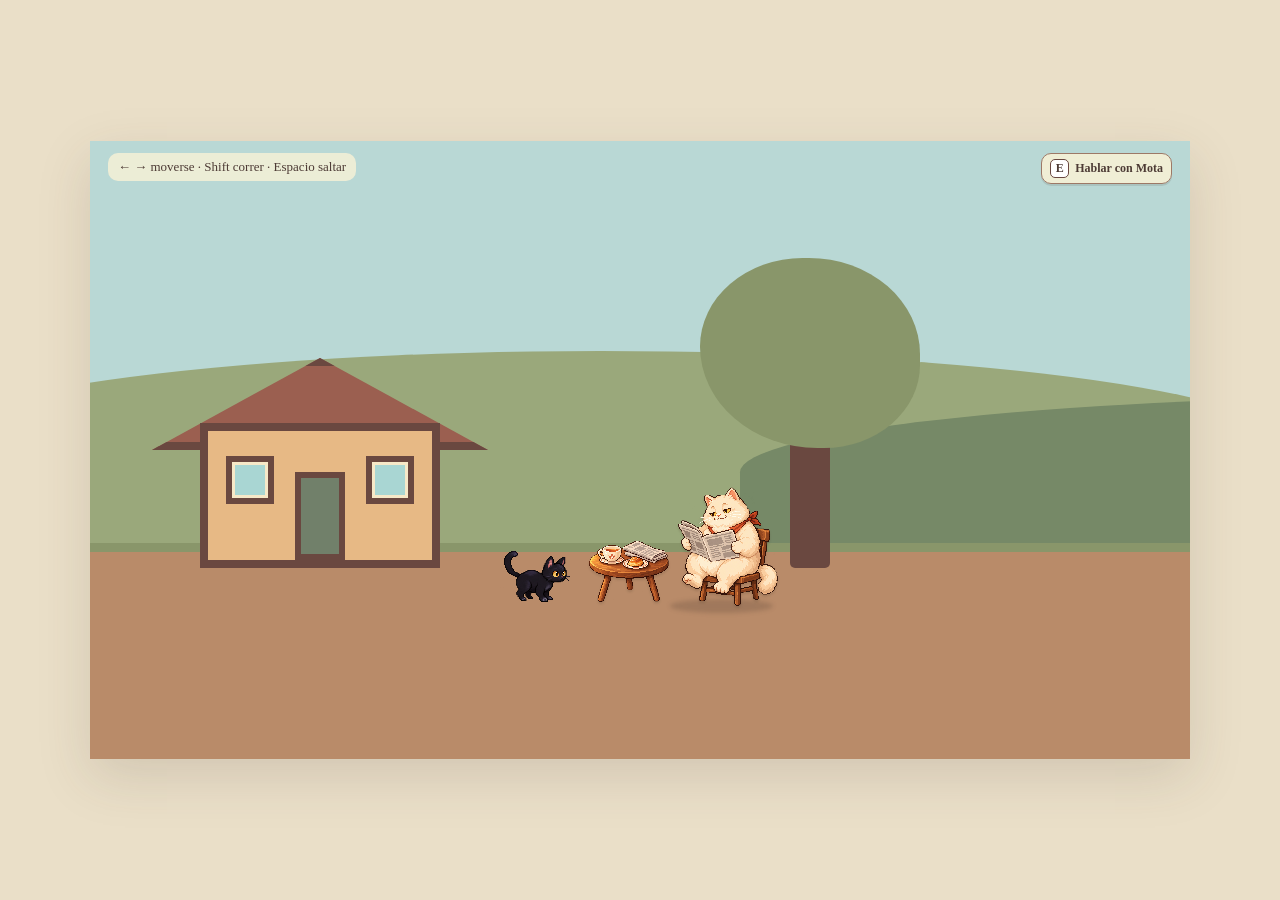
==== index.html @ 9691c620 "Place pudu at market stall and let Copo follow Kuro" ====
<!doctype html>
<html lang="es">
<head>
  <meta charset="UTF-8" />
  <meta name="viewport" content="width=device-width, initial-scale=1.0" />
  <title>Kuro — Primer prototipo</title>
  <link rel="preload" as="image" href="assets/kuro-push-log-v2.png" />
  <link rel="stylesheet" href="style.css?v=234" />
</head>
<body>
  <main class="game" aria-label="Prototipo de Kuro">
    <div class="sky"></div>
    <div id="scene" class="scene street">
      <div class="yungay-panorama-art exterior-layer" aria-label="Recorrido continuo desde la casa de Kuro hasta Plaza Yungay">
        <div class="mota-corner" aria-label="Rincón de lectura de Mota">
          <div class="mota-ground-shadow" aria-hidden="true"></div>
          <img class="mota-table" src="assets/mesita-once-mota-v1.png" alt="Mesita de Mota con una taza de once, un pancito y diarios" />
          <img id="mota" class="mota" src="assets/mota-reading.png" alt="Mota leyendo el diario" />
        </div>
      </div>
      <div class="street-atmosphere exterior-layer" aria-hidden="true">
        <i></i><i></i><i></i><i></i><i></i><i></i>
        <i></i><i></i><i></i><i></i><i></i><i></i>
      </div>
      <div class="sun exterior-layer"></div>
      <div class="hill hill-back exterior-layer"></div>
      <div class="hill hill-front exterior-layer"></div>
      <div class="house exterior-layer" aria-label="Casa de Kuro">
        <div class="house-roof"></div>
        <div class="house-body">
          <div class="window window-left"></div>
          <div class="window window-right"></div>
          <div class="door"></div>
        </div>
      </div>
      <div class="neighbor-house neighbor-one exterior-layer"></div>
      <div class="neighbor-house neighbor-two exterior-layer"></div>
      <div class="street-tree exterior-layer"></div>
      <div class="street-lamp exterior-layer"></div>
      <div class="road-sign exterior-layer"><span>Plaza Yungay</span><b>→</b></div>
      <div class="interior-layer" aria-label="Interior de la casa de Kuro">
        <div class="interior-cat-flap" aria-label="Gatera de la puerta de Kuro"></div>
        <div class="window-sunbeam"></div>
        <div class="window-petals" aria-hidden="true">
          <i></i><i></i><i></i><i></i><i></i><i></i><i></i><i></i>
        </div>
        <div class="dust-motes" aria-hidden="true">
          <i></i><i></i><i></i><i></i><i></i><i></i><i></i>
        </div>
        <div class="album-sparkle" aria-hidden="true"></div>
      </div>
      <div class="plaza-layer" aria-label="Plaza Yungay">
        <div class="plaza-art plaza-art-entrance"></div>
        <div class="plaza-atmosphere" aria-hidden="true">
          <i></i><i></i><i></i><i></i><i></i><i></i><i></i><i></i>
        </div>
        <div class="plaza-ground"></div>
        <div class="plaza-tree plaza-tree-left"></div>
        <div class="plaza-tree plaza-tree-right"></div>
        <div class="plaza-monument"><span></span></div>
        <div class="plaza-sign sign-back">← Barrio Yungay</div>
        <div class="plaza-sign sign-forward">Quinta Normal →</div>
        <div class="route-blocker">Camino en preparación</div>
      </div>
      <div class="quinta-layer" aria-label="Quinta Normal">
        <div class="quinta-art"></div>
        <div class="quinta-ground"></div>
        <div class="quinta-tree quinta-tree-one"></div>
        <div class="quinta-tree quinta-tree-two"></div>
        <div class="quinta-tree quinta-tree-three"></div>
        <div class="museum-building" aria-label="Museo Nacional de Historia Natural">
          <div class="museum-roof"></div>
          <div class="museum-title">MUSEO</div>
          <div class="museum-column column-one"></div>
          <div class="museum-column column-two"></div>
          <div class="museum-column column-three"></div>
          <div class="museum-door"></div>
        </div>
        <div class="plaza-sign quinta-forward">Estación Mapocho →</div>
        <div class="plaza-sign quinta-back">← Plaza Yungay</div>
      </div>
      <div class="museum-layer" aria-label="Sala de la ballena">
      </div>
      <div class="station-layer" aria-label="Estación Mapocho">
        <div class="station-art"></div>
        <div class="station-skyline"></div>
        <div class="station-ground"></div>
        <div class="station-building">
          <div class="station-name">ESTACIÓN MAPOCHO</div>
          <div class="station-arch arch-one"></div>
          <div class="station-arch arch-two"></div>
          <div class="station-clock">✦</div>
        </div>
        <div class="old-train" aria-label="Antiguo tren de la estación">
          <div class="train-cabin"><span></span><span></span></div>
          <div class="train-engine"></div>
          <div class="train-wheel wheel-one"></div>
          <div class="train-wheel wheel-two"></div>
          <div class="train-wheel wheel-three"></div>
        </div>
        <div class="station-platform"></div>
        <div class="cat-mailbox" aria-label="Estafeta Gatuna"></div>
        <div class="plaza-sign station-back">← Quinta Normal</div>
        <div class="plaza-sign station-forward">Centro de Santiago →</div>
        <div class="station-blocker">Próxima ruta</div>
      </div>
      <div class="valparaiso-layer" aria-label="Recorrido continuo desde Estación Puerto hasta la Cueva del Chivato">
        <div class="valparaiso-panorama-art">
          <div id="tizne" class="tizne" aria-label="Tizne, un gato callejero de Valparaíso"></div>
        </div>
        <div class="valparaiso-hills-art" aria-label="Camino por los cerros hasta la entrada de la Cueva del Chivato">
          <div id="dona-bruma" class="dona-bruma" aria-label="Doña Bruma, una gata anciana de los cerros"></div>
        </div>
      </div>
      <div class="valdivia-layer" aria-label="Primer paseo por la costanera de Valdivia">
        <div class="valdivia-promenade-rail" aria-hidden="true"></div>
        <div class="valdivia-start">
        <div class="valdivia-sky"></div>
        <div class="valdivia-hills"></div>
        <div class="valdivia-river"></div>
        <div class="valdivia-bank"></div>
        <div class="valdivia-walkway"></div>
        <div class="valdivia-station"><span>ESTACIÓN VALDIVIA</span></div>
        <div class="valdivia-tree tree-one" aria-hidden="true"></div>
        <div class="valdivia-tree tree-two" aria-hidden="true"></div>
        <div class="valdivia-tree tree-three" aria-hidden="true"></div>
        <div class="valdivia-lamp lamp-one"></div>
        <div class="valdivia-lamp lamp-two"></div>
        <div class="valdivia-bench" aria-label="Banco junto a Copo"></div>
        </div>
        <div class="valdivia-market">
          <div class="market-river"></div><div class="market-walkway"></div>
          <div class="market-stalls" aria-label="Puestos de frutas, flores y artesanías de la Feria Fluvial"></div>
          <div class="market-vendor" aria-label="Pudú feriante con gorrito de paja, delantal rojo y una manzana"></div>
          <div class="market-stalls-front" aria-hidden="true"></div>
          <div class="market-tracks" aria-label="Pequeñas huellas de barro"></div>
          <div class="market-passage" aria-label="Subida oculta bajo el puente"></div>
          <div class="market-bridge" aria-label="Puente Pedro de Valdivia"></div>
        </div>
        <div class="valdivia-island">
          <div class="island-river"></div><div class="island-walkway"></div>
          <div class="island-arrayan" aria-label="Arrayán junto al río"></div>
          <div class="island-bench" aria-label="Banco junto al arrayán"></div>
        </div>
        <div class="valdivia-traveler" aria-label="Cuervito viajero con gorro y mochila"></div>
      </div>
      <div class="valdivia-copo" aria-label="Copo, el gato del gorro con orejas de coipo, junto a la costanera"></div>
      <div class="bridge-climb-layer" aria-label="Subida de plataformas por el Puente Pedro de Valdivia">
        <div class="bridge-river"></div>
        <div class="bridge-water-glints" aria-hidden="true"></div>
        <div class="bridge-boat" aria-hidden="true"></div>
        <div class="bridge-driftwood" aria-hidden="true"></div>
        <div class="bridge-reeds reeds-low" aria-hidden="true"></div>
        <div class="bridge-reeds reeds-high" aria-hidden="true"></div>
        <div class="bridge-earth-path" aria-hidden="true"></div>
        <div id="bridge-mud-hint" class="bridge-mud-hint" role="status" aria-live="polite"></div>
        <div class="bridge-start-sign" aria-label="Puente Pedro de Valdivia"><span>PUENTE<br>PEDRO DE VALDIVIA</span></div>
      </div>
      <div class="cave-layer" aria-label="Interior de la Cueva del Chivato">
        <div class="cave-panorama-art"></div>
        <div id="cave-bell" class="cave-bell" aria-label="Cascabel cubierto de hollín"></div>
        <div class="bird-perch" aria-hidden="true"></div>
        <div id="soot-bird" class="soot-creature soot-bird" aria-label="Ave tiznada que persigue a Kuro desde el aire"></div>
        <div id="soot-dog" class="soot-creature soot-dog" aria-label="Perro de hollín que persigue a Kuro"></div>
        <div id="soot-goat" class="soot-creature soot-goat" aria-label="Cabrito de hollín que persigue a Kuro"></div>
        <div id="soot-sea-lion" class="soot-creature soot-sea-lion" aria-label="Sombra de un lobo marino hecha de hollín"></div>
        <div id="soot-projectile" class="soot-projectile" aria-label="Pelota de hollín" hidden></div>
        <div id="dog-projectile" class="dog-projectile" aria-label="Pelota grande de hollín disparada por el perro" hidden></div>
      </div>
      <div id="kuro" class="kuro" aria-label="Kuro"></div>
      <div class="ground exterior-layer"></div>
    </div>
    <div id="cave-darkness" class="cave-darkness" aria-hidden="true"></div>
    <div id="bell-awakening" class="bell-awakening" aria-hidden="true"></div>
    <button id="cave-claw" class="cave-claw" type="button" aria-label="Dar un zarpazo" hidden>🐾 Zarpazo</button>
    <div id="location-label" class="location-label">Barrio Yungay</div>
    <div id="interaction-prompt" class="interaction-prompt" hidden>
      <kbd>E</kbd> <span id="prompt-action">Entrar a casa</span>
    </div>
    <section class="dialogue" id="dialogue" hidden>
      <div class="dialogue-portrait portrait-left" id="portrait-kuro" aria-hidden="true" hidden>
        <span class="portrait-frames" style="background-image: url('assets/kuro-dialogue-frames-v1.png')"></span>
      </div>
      <div class="dialogue-portrait portrait-right" id="portrait-npc" aria-hidden="true" hidden>
        <span class="portrait-frames"></span>
      </div>
      <div id="dialogue-name" class="dialogue-name">Kuro</div>
      <div id="dialogue-text"></div>
      <div id="dialogue-choices" class="dialogue-choices" hidden aria-label="Elige la respuesta de Kuro">
        <button type="button" data-tizne-choice="precavido"><kbd>1</kbd><span>Quizás te habría ayudado. Pero ahora no sé si puedo creerte.</span></button>
        <button type="button" data-tizne-choice="comprensivo"><kbd>2</kbd><span>Podías pedírmelo. No necesitabas inventar una historia.</span></button>
        <button type="button" data-tizne-choice="aventurero"><kbd>3</kbd><span>La próxima vez dime la verdad. Probablemente habría venido igual.</span></button>
      </div>
      <div class="dialogue-help">E / Enter continuar · Esc cerrar</div>
      <div class="dialogue-next">▼</div>
    </section>
    <section id="world-map" class="world-map" hidden aria-label="Mapa de viaje de Kuro">
      <header class="world-map-header">
        <div><strong>Mapa de viaje</strong><small>Chile, de norte a sur</small></div>
        <button id="world-map-close" type="button" aria-label="Cerrar mapa">×</button>
      </header>
      <div class="world-map-body">
        <div class="chile-map" aria-label="Zonas futuras de Chile">
          <div class="chile-spine" aria-hidden="true"></div>
          <div class="map-route-link" aria-hidden="true"></div>
          <button type="button" class="zone-node node-north locked" data-map-zone="north" data-map-x="53" data-map-y="8" aria-pressed="false"><span>🔒</span><b>Norte</b><small>Desierto</small></button>
          <button type="button" class="zone-node node-rapa locked" data-map-zone="rapa" data-map-x="8" data-map-y="26" aria-pressed="false"><span>🔒</span><b>Rapa Nui</b><small>Especial</small></button>
          <button type="button" class="zone-node node-valpo available" data-map-zone="valparaiso" data-map-x="16" data-map-y="43" aria-pressed="false"><span>🚂</span><b>Valparaíso</b><small>Disponible</small></button>
          <button type="button" class="zone-node node-santiago complete selected" data-map-zone="santiago" data-map-x="53" data-map-y="38" aria-pressed="true"><span>★</span><b>Santiago</b><small>Completado</small></button>
          <button type="button" class="zone-node node-cordillera locked" data-map-zone="cordillera" data-map-x="72" data-map-y="53" aria-pressed="false"><span>🔒</span><b>Cordillera</b><small>Final</small></button>
          <button type="button" class="zone-node node-south available" data-map-zone="valdivia" data-map-x="53" data-map-y="63" aria-pressed="false"><span>🚂</span><b>Valdivia</b><small>Disponible</small></button>
          <button type="button" class="zone-node node-patagonia locked" data-map-zone="chiloe" data-map-x="42" data-map-y="79" aria-pressed="false"><span>🔒</span><b>Chiloé</b><small>Patagonia</small></button>
          <button type="button" class="zone-node node-antarctica locked" data-map-zone="antarctica" data-map-x="66" data-map-y="90" aria-pressed="false"><span>🔒</span><b>Antártida</b><small>Especial</small></button>
        </div>
        <aside class="santiago-route">
          <div class="map-postcard" aria-hidden="true"></div>
          <span id="map-zone-stamp" class="route-stamp">Zona central</span>
          <h2 id="map-zone-title">Santiago</h2>
          <p id="santiago-map-status">Recorrido completado · carta enviada</p>
          <div class="local-map-nodes" aria-label="Destino disponible">
            <button type="button" data-travel="santiago"><span>★</span><span><b>Santiago</b><small>Volver al punto de partida</small></span></button>
          </div>
          <div id="map-zone-message" class="map-zone-message" hidden>
            <span id="map-zone-icon">🔒</span>
            <p id="map-zone-description"></p>
            <button id="map-zone-travel" type="button" hidden>Viajar</button>
          </div>
          <button id="next-destination" class="next-destination" type="button">
            <span class="next-destination-icon">🚂</span>
            <span class="next-destination-kicker">Próximo viaje</span>
            <strong>Valparaíso</strong>
            <small>El tren ya está listo</small>
            <b>Ver ruta →</b>
          </button>
        </aside>
      </div>
      <div class="world-map-help">WASD / flechas mover · E / Enter confirmar · toca un nodo · Esc cerrar</div>
    </section>
    <section class="travel-album" id="travel-album" hidden aria-label="Álbum de Viaje">
      <div class="album-cover-edge"></div>
      <div class="album-pages">
        <header class="album-heading">
          <span>Álbum de Viaje</span>
          <small>Recuerdos de Kuro</small>
        </header>
        <div id="album-empty" class="album-empty">
          <span class="empty-photo">✦</span>
          <p>Todavía quedan muchos lugares por conocer.</p>
        </div>
        <article id="whale-album-page" class="album-memory" hidden>
          <div class="album-photo whale-photo" aria-label="Postal de la ballena del museo"></div>
          <div class="album-caption">
            <h2>La ballena de Quinta Normal</h2>
            <p>Algunas criaturas recorren océanos enteros.</p>
            <p class="album-postscript">P. D. Quizás un viaje muy grande también puede comenzar cerquita de casa.</p>
          </div>
        </article>
        <article id="quinta-photo-page" class="album-memory" hidden>
          <div class="album-photo quinta-photo-art" aria-label="Foto tomada por Kuro en Quinta Normal">
            <span class="photo-tree photo-tree-one"></span>
            <span class="photo-tree photo-tree-two"></span>
            <span class="photo-museum"></span>
            <span class="photo-kuro"></span>
          </div>
          <div class="album-caption">
            <h2>Una tarde en Quinta Normal</h2>
            <p>La primera foto que Kuro tomó durante su viaje.</p>
            <p class="album-postscript">P. D. No hace falta ir muy lejos para empezar a mirar el mundo con otros ojos.</p>
          </div>
        </article>
        <article id="valparaiso-album-page" class="album-memory" hidden>
          <div class="album-photo valparaiso-photo" aria-label="Postal del regreso desde la Cueva del Chivato"></div>
          <div class="album-caption">
            <h2>Al volver de la cueva</h2>
            <p>Al entrar parecían monstruos. Al volver, Kuro pensó que quizás ellas también tenían miedo.</p>
            <p id="valparaiso-postscript" class="album-postscript"></p>
          </div>
        </article>
        <article id="bridge-album-page" class="album-memory" hidden>
          <div class="album-photo bridge-photo" aria-label="Vista desde Kuro: un tronco cruza el agua hacia una islita con huellas de coipo"></div>
          <div class="album-caption">
            <h2>La islita del humedal</h2>
            <p>Kuro movió el tronco y encontró una pequeña huella entre los juncos.</p>
            <p class="album-postscript">Dato del humedal: aunque a veces les dicen nutrias, los coipos son roedores nativos de Chile.</p>
          </div>
        </article>
        <article id="valdivia-album-page" class="album-memory" hidden>
          <div class="album-photo valdivia-photo" aria-label="Recuerdo del río y los coipos de Valdivia"></div>
          <div class="album-caption">
            <h2>Un refugio junto al río</h2>
            <p>Kuro y Copo siguieron las huellas hasta encontrar a una familia de coipos en Isla Teja.</p>
            <p class="album-postscript">P. D. A veces un misterio solo necesita un lugar seco y un poco de ayuda.</p>
          </div>
        </article>
        <button id="album-prev" class="album-arrow album-prev" type="button" aria-label="Recuerdo anterior">‹</button>
        <button id="album-next" class="album-arrow album-next" type="button" aria-label="Recuerdo siguiente">›</button>
        <div id="album-page-number" class="album-page-number">Santiago · 00</div>
      </div>
      <div class="album-close-help">← → cambiar página · E / Enter / Esc cerrar</div>
    </section>
    <section id="photo-moment" class="photo-moment" hidden aria-label="Nueva foto de viaje">
      <div class="new-polaroid">
        <div class="polaroid-picture quinta-photo-art">
          <span class="photo-tree photo-tree-one"></span>
          <span class="photo-tree photo-tree-two"></span>
          <span class="photo-museum"></span>
          <span class="photo-kuro"></span>
        </div>
        <strong>Quinta Normal</strong>
        <small>La primera foto de Kuro</small>
      </div>
      <p>¡Nuevo recuerdo para el Álbum de Viaje!</p>
      <div class="photo-close-help">E / Enter · guardar</div>
    </section>
    <p class="hint">← → moverse · Shift correr · Espacio saltar</p>
    <div id="fade" class="fade"></div>
    <div id="shutter-flash" class="shutter-flash"></div>
  </main>
  <script src="script.js?v=211"></script>
</body>
</html>
---- style.css ----
:root { font-family: Georgia, serif; color: #4d3b35; background: #eadfc8; }
* { box-sizing: border-box; }
body { margin: 0; min-height: 100vh; display: grid; place-items: center; }
.game { width: min(100vw, 1100px); aspect-ratio: 16 / 9; overflow: hidden; position: relative; background: #f6e8c8; box-shadow: 0 18px 50px #4d3b3526; }
.sky { position: absolute; inset: 0 0 42%; background: #b9d8d5; }
.scene { position: absolute; left: 0; top: 0; bottom: 0; width: 2200px; overflow: hidden; will-change: transform; }
.scene.street { width: calc(min(100vw, 1100px) * 1.6875); overflow: visible; }
.yungay-panorama-art { position: absolute; z-index: 4; inset: 0 auto 0 0; width: calc(min(100vw, 1100px) * 1.6875); overflow: hidden; background: url('assets/barrio-plaza-quinta-continuo-pixel-v1.png') center / 100% 100% no-repeat; image-rendering: pixelated; }
.street-atmosphere { position: absolute; z-index: 5; inset: 0 auto 0 0; width: calc(min(100vw, 1100px) * 1.6875); overflow: hidden; pointer-events: none; }
.street-atmosphere i { position: absolute; top: -8%; width: 9px; height: 6px; border-radius: 70% 20% 70% 20%; background: #b88be0; opacity: .8; animation: petal-fall 8s linear infinite; }
.street-atmosphere i:nth-child(1) { left: 5%; animation-delay: -1s; animation-duration: 7s; }
.street-atmosphere i:nth-child(2) { left: 12%; animation-delay: -5s; animation-duration: 9s; }
.street-atmosphere i:nth-child(3) { left: 19%; animation-delay: -3s; animation-duration: 8.5s; }
.street-atmosphere i:nth-child(4) { left: 27%; animation-delay: -7s; animation-duration: 10s; }
.street-atmosphere i:nth-child(5) { left: 38%; animation-delay: -2s; animation-duration: 9.5s; }
.street-atmosphere i:nth-child(6) { left: 52%; animation-delay: -6s; animation-duration: 11s; }
.street-atmosphere i:nth-child(7) { left: 57%; animation-delay: -4s; animation-duration: 8s; }
.street-atmosphere i:nth-child(8) { left: 64%; animation-delay: -7s; animation-duration: 10s; }
.street-atmosphere i:nth-child(9) { left: 72%; animation-delay: -2s; animation-duration: 9s; }
.street-atmosphere i:nth-child(10) { left: 81%; animation-delay: -5s; animation-duration: 11s; }
.street-atmosphere i:nth-child(11) { left: 89%; animation-delay: -3s; animation-duration: 8.5s; }
.street-atmosphere i:nth-child(12) { left: 96%; animation-delay: -6s; animation-duration: 10.5s; }
@keyframes petal-fall { 0% { translate: 0 -20px; rotate: 0deg; } 45% { translate: 35px 45vh; rotate: 190deg; } 100% { translate: -15px 95vh; rotate: 420deg; } }
.sun { position: absolute; width: 90px; height: 90px; right: 12%; top: 12%; border-radius: 50%; background: #f3c969; opacity: .9; }
.hill { position: absolute; bottom: 34%; border-radius: 50% 50% 0 0; }
.hill-back { width: 75%; height: 32%; left: -10%; background: #9aa87b; }
.hill-front { width: 80%; height: 25%; right: -15%; background: #768967; }
.ground { position: absolute; left: 0; right: 0; bottom: 0; height: 35%; background: #b98b69; border-top: 9px solid #89966a; }
.house { position: absolute; z-index: 2; left: 80px; bottom: 31%; width: 300px; height: 210px; }
.house-roof { position: absolute; left: -18px; top: 0; width: 336px; height: 92px; background: #9b5f50; border: 8px solid #6a4840; clip-path: polygon(50% 0, 100% 100%, 0 100%); }
.house-body { position: absolute; left: 30px; right: 30px; bottom: 0; height: 145px; background: #e7b985; border: 8px solid #6a4840; }
.window { position: absolute; top: 25px; width: 48px; height: 48px; background: #a9d6d3; border: 6px solid #6a4840; box-shadow: inset 0 0 0 3px #f6e8c8; }
.window-left { left: 18px; }
.window-right { right: 18px; }
.door { position: absolute; bottom: 0; left: calc(50% - 25px); width: 50px; height: 88px; background: #71806a; border: 6px solid #6a4840; }
.neighbor-house { position: absolute; z-index: 1; bottom: 31%; border: 8px solid #6a4840; border-bottom: 0; }
.neighbor-one { left: 1160px; width: 390px; height: 250px; background: #d58a69; }
.neighbor-two { left: 1460px; width: 470px; height: 210px; background: #e6c08e; }
.neighbor-house::before { content: ''; position: absolute; left: 35px; top: 42px; width: 65px; height: 72px; border: 7px solid #6a4840; background: #a9d6d3; box-shadow: 205px 0 0 -7px #a9d6d3, 205px 0 0 0 #6a4840; }
.street-tree { position: absolute; z-index: 2; left: 700px; bottom: 31%; width: 40px; height: 210px; border-radius: 20px 20px 5px 5px; background: #6a4840; }
.street-tree::before { content: ''; position: absolute; width: 220px; height: 190px; left: -90px; top: -100px; border-radius: 48% 52% 45% 55%; background: #89966a; }
.street-lamp { position: absolute; z-index: 2; left: 1360px; bottom: 31%; width: 18px; height: 185px; border-radius: 8px 8px 0 0; background: #4d3b35; }
.street-lamp::before { content: ''; position: absolute; left: -20px; top: -34px; width: 58px; height: 58px; border: 6px solid #4d3b35; border-radius: 45% 45% 25% 25%; background: #f3c969; }
.road-sign { position: absolute; z-index: 6; left: calc(min(100vw, 1100px) + min(100vw, 1100px) - 255px); bottom: 34%; width: 210px; height: 62px; padding: 14px 18px; border: 6px solid #4d3b35; border-radius: 12px 22px 22px 12px; background: #71806a; color: #fff4d6; font-weight: bold; font-size: 20px; }
.road-sign::after { content: ''; position: absolute; left: 28px; top: 56px; width: 16px; height: 120px; background: #4d3b35; }
.road-sign b { float: right; font-size: 26px; line-height: 18px; }
.interior-layer { display: none; position: absolute; left: 0; top: 0; bottom: 0; width: min(100vw, 1100px); z-index: 1; background: #eac99d url('assets/casa-kuro-interior-v1.png') center / cover no-repeat; }
.scene.inside .exterior-layer { display: none; }
.scene.inside .interior-layer { display: block; }
.interior-cat-flap { position: absolute; z-index: 4; left: 11.05%; bottom: 24.85%; width: clamp(24px, 3.5vw, 38px); aspect-ratio: 1 / 1; background: url('assets/gatera-casa-kuro-pixel-v1.png') center / 200% 200% no-repeat; image-rendering: pixelated; filter: brightness(.7) saturate(.62) hue-rotate(-7deg); opacity: 1; pointer-events: none; }
.window-sunbeam { position: absolute; left: 25%; top: 26%; width: 38%; height: 60%; pointer-events: none; background: linear-gradient(115deg, #fff3bd00 8%, #fff3bd30 44%, #fff3bd08 72%); clip-path: polygon(22% 0, 78% 0, 100% 100%, 0 100%); }
@keyframes sunlight-breathe { to { opacity: .55; filter: brightness(1.15); } }
.window-petals { position: absolute; z-index: 2; left: 34.4%; top: 20.5%; width: 18.2%; height: 35%; overflow: hidden; pointer-events: none; opacity: .38; transition: opacity .35s ease, filter .35s ease; }
.window-petals i { position: absolute; top: -12%; width: 6px; height: 4px; border-radius: 75% 20% 70% 25%; background: #bd7fe0; box-shadow: 0 0 3px #f3c8ff; animation: window-petal-fall 5.5s linear infinite; }
.window-petals i:nth-child(1) { left: 6%; animation-delay: -1.2s; }
.window-petals i:nth-child(2) { left: 20%; animation-delay: -4.1s; animation-duration: 6.8s; }
.window-petals i:nth-child(3) { left: 35%; animation-delay: -2.7s; animation-duration: 5.1s; }
.window-petals i:nth-child(4) { left: 48%; animation-delay: -5.2s; animation-duration: 7.2s; }
.window-petals i:nth-child(5) { left: 61%; animation-delay: -.6s; animation-duration: 6.1s; }
.window-petals i:nth-child(6) { left: 72%; animation-delay: -3.5s; animation-duration: 5.8s; }
.window-petals i:nth-child(7) { left: 84%; animation-delay: -4.7s; animation-duration: 7.5s; }
.window-petals i:nth-child(8) { left: 94%; animation-delay: -2s; animation-duration: 6.5s; }
@keyframes window-petal-fall { 0% { translate: -4px -8px; rotate: 0deg; } 45% { translate: 19px 58px; rotate: 180deg; } 100% { translate: -8px 150px; rotate: 390deg; } }
.scene.window-gazing .window-petals { opacity: 1; filter: saturate(1.18) brightness(1.08); }
.scene.window-gazing .window-sunbeam { opacity: .75; filter: brightness(1.2); }
.dust-motes { position: absolute; inset: 20% 20% 16% 20%; pointer-events: none; }
.dust-motes i { position: absolute; width: 4px; height: 4px; border-radius: 50%; background: #fff1b8; box-shadow: 0 0 7px #fff3c7; animation: mote-float 5s ease-in-out infinite alternate; }
.dust-motes i:nth-child(1) { left: 8%; top: 32%; animation-delay: -1s; }
.dust-motes i:nth-child(2) { left: 23%; top: 66%; animation-delay: -3s; animation-duration: 6s; }
.dust-motes i:nth-child(3) { left: 39%; top: 20%; animation-delay: -4s; }
.dust-motes i:nth-child(4) { left: 52%; top: 57%; animation-delay: -2s; animation-duration: 7s; }
.dust-motes i:nth-child(5) { left: 68%; top: 35%; animation-delay: -5s; }
.dust-motes i:nth-child(6) { left: 78%; top: 72%; animation-delay: -2.5s; animation-duration: 6.5s; }
.dust-motes i:nth-child(7) { left: 92%; top: 42%; animation-delay: -1.5s; }
@keyframes mote-float { from { translate: -3px 8px; opacity: .25; } to { translate: 9px -13px; opacity: .9; } }
.album-sparkle { position: absolute; z-index: 3; left: 78.45%; top: 40.8%; display: grid; place-items: center; width: clamp(17px, 2.35vw, 25px); aspect-ratio: 4 / 5; border: 2px solid #d5a95f; border-radius: 4px; background: #76473b; color: #f4d487; box-shadow: inset 0 0 0 1px #a8754e, 0 0 6px #f6d77b55; font-size: clamp(11px, 1.6vw, 17px); font-weight: bold; line-height: 1; rotate: -3deg; pointer-events: none; animation: album-glint 2.4s ease-in-out infinite; }
.album-sparkle::before { content: 'K'; }
@keyframes album-glint { 0%, 100% { filter: brightness(.92); box-shadow: inset 0 0 0 2px #a8754e, 0 0 4px #f6d77b40; } 50% { filter: brightness(1.15); box-shadow: inset 0 0 0 2px #c89358, 0 0 10px #f6d77b99; } }
.interior-wall { position: absolute; inset: 0 0 31%; background: #f3dfb9; border-bottom: 14px solid #8a604d; }
.interior-wall::before { content: ''; position: absolute; inset: 0; opacity: .25; background: repeating-linear-gradient(90deg, transparent 0 120px, #c98262 121px 124px); }
.interior-window { position: absolute; left: 330px; bottom: 52%; width: 170px; height: 125px; border: 10px solid #6a4840; background: linear-gradient(#a9d6d3 65%, #89966a 66%); box-shadow: inset 0 0 0 5px #f6e8c8; }
.interior-window::after { content: ''; position: absolute; inset: 0; background: linear-gradient(90deg, transparent 46%, #6a4840 47% 53%, transparent 54%), linear-gradient(transparent 46%, #6a4840 47% 53%, transparent 54%); }
.interior-door { position: absolute; left: 42px; bottom: 31%; width: 92px; height: 180px; border: 9px solid #6a4840; background: #71806a; }
.interior-door::after { content: ''; position: absolute; right: 12px; top: 86px; width: 10px; height: 10px; border-radius: 50%; background: #f3c969; }
.album-shelf { position: absolute; left: 590px; bottom: 31%; width: 235px; height: 120px; border: 9px solid #6a4840; border-top-width: 14px; background: #b8795c; }
.album-shelf::before { content: ''; position: absolute; left: 18px; right: 18px; top: 48px; height: 8px; background: #6a4840; }
.album-object { position: absolute; left: 92px; top: -60px; width: 58px; height: 68px; border: 6px solid #6a4840; border-radius: 5px; background: #fff0c5; transform: rotate(-4deg); }
.album-object::after { content: '•'; position: absolute; inset: 12px; color: #c98262; font-size: 24px; text-align: center; }
.interior-rug { position: absolute; left: 280px; bottom: 20%; width: 370px; height: 70px; border-radius: 50%; background: #c98262; box-shadow: inset 0 0 0 10px #e8ad7f; }
.interior-plant { position: absolute; left: 880px; bottom: 31%; width: 58px; height: 70px; border-radius: 5px 5px 18px 18px; background: #b8795c; }
.interior-plant::before { content: ''; position: absolute; left: -35px; top: -100px; width: 125px; height: 120px; border-radius: 50%; background: #89966a; }
.plaza-layer { display: none; position: absolute; inset: 0; z-index: 1; background: linear-gradient(#b9d8d5 0 62%, #b99370 62%); }
.scene.plaza .exterior-layer, .scene.plaza .interior-layer { display: none; }
.scene.plaza .plaza-layer { display: block; }
.plaza-art { position: absolute; z-index: 2; top: 0; bottom: 0; width: min(100vw, 1100px); background-position: center; background-size: cover; background-repeat: no-repeat; }
.plaza-art-entrance { left: 0; background-image: url('assets/plaza-yungay-unificada-v2.png'); }
.plaza-atmosphere { position: absolute; z-index: 4; inset: 0 auto 0 0; width: min(100vw, 1100px); overflow: hidden; pointer-events: none; }
.plaza-atmosphere i { position: absolute; top: -8%; width: 9px; height: 6px; border-radius: 70% 20% 70% 20%; background: #b88be0; opacity: .72; animation: petal-fall 10s linear infinite; }
.plaza-atmosphere i:nth-child(1) { left: 7%; animation-delay: -2s; }
.plaza-atmosphere i:nth-child(2) { left: 18%; animation-delay: -7s; animation-duration: 12s; }
.plaza-atmosphere i:nth-child(3) { left: 32%; animation-delay: -5s; }
.plaza-atmosphere i:nth-child(4) { left: 46%; animation-delay: -9s; animation-duration: 13s; }
.plaza-atmosphere i:nth-child(5) { left: 58%; animation-delay: -3s; }
.plaza-atmosphere i:nth-child(6) { left: 71%; animation-delay: -8s; animation-duration: 11s; }
.plaza-atmosphere i:nth-child(7) { left: 84%; animation-delay: -4s; }
.plaza-atmosphere i:nth-child(8) { left: 95%; animation-delay: -10s; animation-duration: 14s; }
.plaza-ground { position: absolute; left: 0; right: 0; bottom: 0; height: 35%; border-top: 10px solid #89966a; background: #c59a75; }
.plaza-tree { position: absolute; bottom: 34%; width: 45px; height: 250px; border-radius: 20px 20px 4px 4px; background: #6a4840; }
.plaza-tree::before { content: ''; position: absolute; left: -95px; top: -105px; width: 235px; height: 190px; border-radius: 48%; background: #89966a; box-shadow: inset -22px -16px 0 #768967; }
.plaza-tree-left { left: 380px; }
.plaza-tree-right { left: 1700px; }
.plaza-monument { position: absolute; left: 805px; bottom: 34%; width: 165px; height: 240px; border: 8px solid #6a584e; background: #b9aea1; clip-path: polygon(22% 0, 78% 0, 88% 70%, 100% 70%, 100% 100%, 0 100%, 0 70%, 12% 70%); }
.plaza-monument span { position: absolute; left: 52px; top: 38px; width: 45px; height: 72px; border-radius: 50% 50% 22% 22%; background: #8a7c72; }
.plaza-ground, .plaza-tree, .plaza-monument { display: none; }
.mota-corner { position: absolute; z-index: 5; left: 31%; bottom: 24.5%; width: 1px; height: 1px; overflow: visible; transform: scale(var(--prop-scale, 1)); transform-origin: left bottom; }
.mota-ground-shadow { position: absolute; z-index: 4; left: 5px; bottom: -5px; width: 103px; height: 14px; border-radius: 50%; background: #49382d38; filter: blur(2px); }
.mota-table { position: absolute; z-index: 5; left: -80px; bottom: -4px; width: 88px; height: auto; object-fit: contain; object-position: bottom; image-rendering: pixelated; filter: contrast(1.04) saturate(.94) drop-shadow(0 2px 1px #49382d30); }
.mota { position: absolute; z-index: 5; left: 0; bottom: 0; width: 118px; height: auto; object-fit: contain; object-position: bottom; image-rendering: pixelated; filter: contrast(1.04) saturate(.94) drop-shadow(0 2px 1px #49382d30); }
.plaza-sign { position: absolute; z-index: 6; bottom: 43%; padding: 12px 17px; border: 5px solid #4d3b35; border-radius: 12px; background: #71806a; color: #fff4d6; font-weight: bold; }
.plaza-sign::after { content: ''; position: absolute; left: 28px; top: 45px; width: 13px; height: 110px; background: #4d3b35; }
.sign-back { left: 38px; }
.sign-forward { left: calc(min(100vw, 1100px) - 190px); bottom: 66%; background: #9b5f50; }
.sign-forward::after { height: 88px; }
.route-blocker { display: none; }
.scene.mota-complete .route-blocker { display: none; }
.scene.mota-complete .sign-forward { background: #71806a; }
.quinta-layer { display: none; position: absolute; inset: 0; z-index: 1; background: linear-gradient(#b7dbd2 0 59%, #9fb47c 59% 65%, #bd976f 65%); }
.scene.quinta .exterior-layer, .scene.quinta .interior-layer, .scene.quinta .plaza-layer { display: none; }
.scene.quinta .quinta-layer { display: block; }
.quinta-art { position: absolute; z-index: 2; inset: 0 auto 0 0; width: min(100vw, 1100px); background: url('assets/quinta-normal-unificada-v1.png') center / cover no-repeat; }
.quinta-ground { position: absolute; inset: 65% 0 0; border-top: 10px solid #70865d; background: #c49c74; }
.quinta-tree { position: absolute; bottom: 34%; width: 50px; height: 245px; border-radius: 24px 24px 5px 5px; background: #725043; }
.quinta-tree::before { content: ''; position: absolute; left: -95px; top: -120px; width: 240px; height: 205px; border-radius: 49%; background: #82986a; box-shadow: inset -24px -18px 0 #6f855a; }
.quinta-tree-one { left: 350px; } .quinta-tree-two { left: 830px; } .quinta-tree-three { left: 1760px; }
.museum-building { position: absolute; left: 1190px; bottom: 34%; width: 500px; height: 310px; border: 9px solid #76594d; background: #e4c79e; }
.museum-roof { position: absolute; left: -28px; right: -28px; top: -65px; height: 70px; border: 9px solid #76594d; background: #a96855; clip-path: polygon(50% 0, 100% 100%, 0 100%); }
.museum-title { position: absolute; left: 160px; top: 28px; width: 180px; padding: 8px; border: 5px solid #76594d; background: #fff0c9; color: #76594d; text-align: center; font-weight: bold; letter-spacing: 5px; }
.museum-column { position: absolute; bottom: 0; width: 48px; height: 205px; border: 7px solid #76594d; background: #f2ddb7; }
.column-one { left: 44px; } .column-two { left: 204px; } .column-three { right: 44px; }
.museum-door { position: absolute; left: 275px; bottom: 0; width: 82px; height: 145px; border: 8px solid #76594d; background: #71806a; }
.quinta-back { left: 35px; }
.quinta-forward { left: calc(min(100vw, 1100px) - 190px); bottom: 66%; }
.quinta-ground, .quinta-tree, .museum-building { display: none; }
.museum-layer { display: none; position: absolute; left: 0; top: 0; bottom: 0; width: min(100vw, 1100px); z-index: 1; background: #c9b28f url('assets/museum-whale-hall-v2.png') center center / cover no-repeat; }
.scene.museum .exterior-layer, .scene.museum .interior-layer, .scene.museum .plaza-layer, .scene.museum .quinta-layer { display: none; }
.scene.museum .museum-layer { display: block; }
.station-layer { display: none; position: absolute; inset: 0; z-index: 1; overflow: hidden; background: linear-gradient(#b9d8d5 0 58%, #9d826e 58% 63%, #b58c68 63%); }
.scene.station .exterior-layer, .scene.station .interior-layer, .scene.station .plaza-layer, .scene.station .quinta-layer, .scene.station .museum-layer { display: none; }
.scene.station .station-layer { display: block; }
.station-art { position: absolute; z-index: 2; inset: 0 auto 0 0; width: min(100vw, 1100px); background: url('assets/estacion-mapocho-unificada-v1.png') center / cover no-repeat; }
.station-skyline { position: absolute; left: 0; right: 0; bottom: 42%; height: 120px; opacity: .45; background: linear-gradient(90deg, #8c8177 0 8%, transparent 8% 11%, #8c8177 11% 19%, transparent 19% 23%, #8c8177 23% 31%, transparent 31% 36%, #8c8177 36% 45%, transparent 45% 100%); }
.station-ground { position: absolute; inset: 63% 0 0; border-top: 10px solid #775c4d; background: repeating-linear-gradient(90deg, #b78f6d 0 110px, #c19b78 111px 220px); }
.station-building { position: absolute; left: 390px; bottom: 36%; width: 820px; height: 330px; border: 10px solid #715044; background: #d9aa79; box-shadow: inset 0 0 0 9px #efc995; }
.station-building::before { content: ''; position: absolute; left: -35px; right: -35px; top: -62px; height: 70px; border: 9px solid #715044; background: #9d5c4e; clip-path: polygon(6% 100%, 12% 28%, 46% 28%, 50% 0, 54% 28%, 88% 28%, 94% 100%); }
.station-name { position: absolute; left: 50%; top: 24px; translate: -50% 0; padding: 7px 22px; border: 5px solid #715044; background: #fff0c9; color: #715044; font-weight: bold; letter-spacing: 4px; white-space: nowrap; }
.station-arch { position: absolute; bottom: 0; width: 210px; height: 230px; border: 10px solid #715044; border-radius: 105px 105px 0 0; background: linear-gradient(#9dc9cb 0 56%, #5e7367 57%); box-shadow: inset 0 0 0 7px #efd4a4; }
.arch-one { left: 85px; }
.arch-two { right: 85px; }
.station-clock { position: absolute; left: 50%; top: 88px; translate: -50% 0; display: grid; place-items: center; width: 72px; height: 72px; border: 7px solid #715044; border-radius: 50%; background: #fff0c9; color: #c98262; font-size: 26px; }
.old-train { position: absolute; z-index: 3; left: 1380px; bottom: 31%; width: 470px; height: 205px; }
.train-cabin { position: absolute; left: 0; bottom: 38px; width: 190px; height: 145px; border: 9px solid #443d3b; background: #7b3f3e; }
.train-cabin span { position: absolute; top: 23px; width: 58px; height: 50px; border: 7px solid #443d3b; background: #add0cf; }
.train-cabin span:first-child { left: 20px; }
.train-cabin span:last-child { right: 20px; }
.train-engine { position: absolute; left: 175px; right: 0; bottom: 38px; height: 105px; border: 9px solid #443d3b; border-radius: 20px 65px 10px 10px; background: #596a5e; }
.train-engine::before { content: ''; position: absolute; right: 55px; top: -70px; width: 58px; height: 78px; border: 8px solid #443d3b; background: #596a5e; clip-path: polygon(12% 0, 88% 0, 75% 100%, 25% 100%); }
.train-wheel { position: absolute; bottom: 0; width: 74px; height: 74px; border: 10px solid #443d3b; border-radius: 50%; background: #a86c55; box-shadow: inset 0 0 0 9px #d3a16f; }
.wheel-one { left: 45px; }
.wheel-two { left: 245px; }
.wheel-three { right: 28px; }
.station-platform { position: absolute; z-index: 2; left: 1250px; right: 170px; bottom: 29%; height: 24px; border: 7px solid #715044; background: #d5b384; }
.cat-mailbox { position: absolute; z-index: 4; left: calc(min(100vw, 1100px) * .393 - 28px); bottom: 31%; width: 56px; height: 84px; background: url('assets/estafeta-gatuna-frontal-v2.png') center bottom / contain no-repeat; filter: saturate(.92) drop-shadow(0 2px 2px #49382d38); }
.mailbox-ears { position: absolute; left: 18px; right: 18px; top: -40px; height: 60px; background: #9b5f50; clip-path: polygon(0 65%, 8% 0, 35% 40%, 65% 40%, 92% 0, 100% 65%); }
.mailbox-slot { position: absolute; left: 22px; right: 22px; top: 48px; padding: 7px 0; border: 5px solid #60483e; border-radius: 8px; background: #fff0c9; color: #60483e; text-align: center; font-size: 12px; font-weight: bold; }
.mailbox-sign { position: absolute; left: -38px; top: 115px; width: 205px; padding: 8px; border: 5px solid #60483e; border-radius: 10px; background: #71806a; color: #fff0c9; text-align: center; font-weight: bold; }
.station-back { left: 35px; }
.station-forward { left: calc(min(100vw, 1100px) - 205px); bottom: 66%; background: #9b5f50; }
.station-blocker { position: absolute; z-index: 4; left: 1995px; bottom: 31%; width: 150px; padding: 9px; border: 4px dashed #6a4840; border-radius: 10px; background: #fff4d6; text-align: center; font-weight: bold; }
.station-skyline, .station-ground, .station-building, .old-train, .station-platform, .station-blocker { display: none; }
.scene.valparaiso { width: calc(min(100vw, 1100px) * 3.2875); overflow: visible; }
.valparaiso-layer { display: none; position: absolute; inset: 0 auto 0 0; z-index: 1; width: calc(min(100vw, 1100px) * 3.2875); overflow: hidden; background: #9ed3e7; }
.scene.valparaiso .exterior-layer, .scene.valparaiso .interior-layer, .scene.valparaiso .plaza-layer, .scene.valparaiso .quinta-layer, .scene.valparaiso .museum-layer, .scene.valparaiso .station-layer { display: none; }
.scene.valparaiso .valparaiso-layer { display: block; }
.valparaiso-panorama-art { position: absolute; z-index: 2; left: 0; top: 0; bottom: 0; width: calc(min(100vw, 1100px) * 1.6875); background: url('assets/valparaiso-continuo-pixel-v1.png') center / 100% 100% no-repeat; image-rendering: pixelated; }
.valparaiso-hills-art { position: absolute; z-index: 3; left: calc(min(100vw, 1100px) * 1.60); top: 0; bottom: 0; width: calc(min(100vw, 1100px) * 1.6875); background: url('assets/valparaiso-cerro-cueva-pixel-v1.png') center / 100% 100% no-repeat; image-rendering: pixelated; clip-path: polygon(6% 0, 100% 0, 100% 100%, 0 100%, 0 36%, 2% 25%, 4% 14%); }
.tizne { position: absolute; z-index: 5; left: 83%; bottom: 22%; width: 105px; height: 105px; background: url('assets/tizne-pixel-v2.png') left center / 315px 105px no-repeat; image-rendering: pixelated; filter: saturate(.92) drop-shadow(0 3px 2px #49382d38); transform-origin: center bottom; }
.dona-bruma { position: absolute; z-index: 5; left: 68%; bottom: 36%; width: 110px; height: 110px; background: url('assets/dona-bruma-pixel-v2.png') center bottom / contain no-repeat; image-rendering: pixelated; filter: drop-shadow(0 3px 2px #49382d66); transform: scaleX(-1); }
.scene.cave { width: calc(min(100vw, 1100px) * 6); overflow: visible; }
.cave-layer { display: none; position: absolute; inset: 0 auto 0 0; z-index: 1; width: calc(min(100vw, 1100px) * 6); overflow: hidden; background: #080a0d; }
.scene.cave .exterior-layer, .scene.cave .interior-layer, .scene.cave .plaza-layer, .scene.cave .quinta-layer, .scene.cave .museum-layer, .scene.cave .station-layer, .scene.cave .valparaiso-layer { display: none; }
.scene.cave .cave-layer { display: block; }
.cave-panorama-art { position: absolute; inset: 0; background: url('assets/cueva-chivato-lineal-render-v5.png') center / 100% 100% no-repeat; image-rendering: auto; }
.cave-bell { position: absolute; z-index: 4; left: 94.4%; bottom: 44%; width: 30px; height: 30px; background: url('assets/cascabel-hollin-pixel-v2.png') center / 100% 100% no-repeat; image-rendering: pixelated; filter: brightness(.8) saturate(.72) drop-shadow(2px 3px 1px #000b); transform: rotate(-7deg) scaleY(.9); transform-origin: center bottom; }
.scene.cave-bell-collected .cave-bell { display: none; }
.soot-creature { position: absolute; z-index: 5; image-rendering: pixelated; transform-origin: center bottom; filter: drop-shadow(0 4px 3px #05060899); }
.soot-goat { left: 40%; bottom: calc(15% + var(--goat-y, 0px)); width: 132px; height: 132px; background: url('assets/chivato-cabrito-sombra-run-v2.png') 0 0 / 300% 200% no-repeat; opacity: 0; transform: scaleX(var(--goat-facing, 1)); transition: opacity .18s ease; }
.soot-goat.active, .game.cave-return .soot-goat { opacity: 1; }
.soot-sea-lion { --sea-lion-facing: -1; left: 77.5%; bottom: 14%; width: 136px; height: 181px; background: url('assets/chivato-lobo-marino-sombra-5frames-v4.png') 0 0 / 500% 100% no-repeat; transform: scaleX(var(--sea-lion-facing)); animation: sea-lion-breathe 1.9s steps(1, end) infinite; }
.soot-dog { left: 16%; bottom: calc(14.8% + var(--dog-y, 0px)); width: 166px; height: 131px; background: url('assets/chivato-perro-sombra-4frames-v2.png') 0 0 / 200% 200% no-repeat; transform: scaleX(var(--dog-facing, 1)); transition: opacity .18s ease; animation: soot-dog-watch 2.8s steps(1, end) infinite; }
.soot-bird { left: 10%; bottom: calc(14.8% + 63px); width: 150px; height: 100px; background: url('assets/chivato-ave-sombra-4frames-v1.png') 0 0 / 200% 200% no-repeat; transform: scaleX(var(--bird-facing, 1)); transform-origin: center; transition: opacity .18s ease; animation: none; }
.soot-dog.chasing { background-image: url('assets/chivato-perro-sombra-run-v1.png'); background-size: 300% 200%; animation: none; }
.soot-dog.chasing.spitting { background-image: url('assets/chivato-perro-sombra-4frames-v2.png'); background-size: 200% 200%; }
.soot-dog.chasing.claw-hit { filter: brightness(1.42) saturate(.72) drop-shadow(0 4px 5px #c7d4ff88); }
.soot-goat.claw-hit, .soot-bird.claw-hit { filter: brightness(1.42) saturate(.72) drop-shadow(0 4px 5px #c7d4ff88); }
.soot-bird.chasing { background-image: url('assets/chivato-ave-sombra-vuelo-4frames-v3.png'); background-size: 200% 200%; animation: none; }
.soot-dog.passed, .soot-bird.passed { opacity: 0; }
.soot-sea-lion.warning { animation: sea-lion-warning .55s steps(1, end) infinite; }
.soot-sea-lion.spitting { animation: sea-lion-spit .37s steps(1, end) 1; }
.soot-sea-lion.startled { animation: sea-lion-startled .36s steps(2, end) 1; }
.soot-projectile { position: absolute; z-index: 5; width: 24px; height: 24px; border: 3px solid #6f768b; border-radius: 45%; background: #202330; box-shadow: inset 5px 4px 0 #555b72, 0 0 6px #bbc4dc66, -6px 2px 0 -2px #171a26, 6px -3px 0 -3px #737a91; image-rendering: pixelated; transform: rotate(var(--soot-spin, 0deg)); }
.soot-projectile::after { content: ''; position: absolute; right: -8px; top: 3px; width: 4px; height: 4px; background: #1b1e2b; box-shadow: 5px 5px 0 #10121a, -2px 10px 0 #292c3d; }
.dog-projectile { box-sizing: border-box; position: absolute; z-index: 6; width: 44px; height: 44px; border: 4px solid #717991; border-radius: 44%; background: #202330; box-shadow: inset 8px 7px 0 #555d76, 0 0 7px #bbc4dc55, -8px 4px 0 -3px #11141e, 8px -5px 0 -4px #788198; image-rendering: pixelated; transform: rotate(var(--dog-soot-spin, 0deg)); }
.dog-projectile::after { content: ''; position: absolute; right: -11px; top: 5px; width: 6px; height: 6px; background: #1b1e2b; box-shadow: 7px 7px 0 #10121a, -3px 16px 0 #303448; }
@keyframes sea-lion-warning {
  0%, 100% { background-position: 25% 0; transform: scaleX(var(--sea-lion-facing)); }
  50% { background-position: 25% 0; transform: scaleX(var(--sea-lion-facing)) translateY(-3px); }
}
@keyframes sea-lion-spit {
  0%, 100% { background-position: 100% 0; transform: scaleX(var(--sea-lion-facing)); }
  50% { background-position: 100% 0; transform: scaleX(var(--sea-lion-facing)) translateX(6px); }
}
@keyframes sea-lion-startled {
  0%, 100% { opacity: 1; transform: scaleX(var(--sea-lion-facing)); }
  35% { opacity: .3; transform: scaleX(var(--sea-lion-facing)) translateX(-7px); }
  70% { opacity: .72; transform: scaleX(var(--sea-lion-facing)) translateX(4px); }
}
.cave-darkness { display: none; position: absolute; z-index: 5; inset: 0; pointer-events: none; background: radial-gradient(circle at var(--cave-light-x, 50%) 65%, transparent 0 55px, #01020470 95px, #010204ed 165px, #010204 235px); opacity: 1; transition: opacity .8s ease; }
.game.cave-active .cave-darkness { display: block; }
.game.cave-active.cave-return .cave-darkness { opacity: .28; }
.game.cave-return .soot-goat { left: 50%; width: 198px; height: 132px; background: url('assets/cabrito-temeroso-roca-mira-derecha-v2.png') center bottom / contain no-repeat; filter: saturate(.88) brightness(1.02) drop-shadow(0 4px 3px #05060844); transform: none; }
.game.cave-return .soot-goat.looking-left { background-image: url('assets/cabrito-temeroso-roca-mira-izquierda-v2.png'); }
.game.cave-return .soot-sea-lion {
  left: 77.5%;
  bottom: 18%;
  width: 175px;
  height: 121px;
  background: url('assets/lobo-marino-temeroso-roca-v1.png') center bottom / contain no-repeat;
  filter: saturate(.9) brightness(1.02) drop-shadow(0 5px 3px #02030577);
  transform: none;
  animation: none;
}
.game.cave-return .soot-sea-lion.looking-left { background-image: url('assets/lobo-marino-temeroso-roca-mira-izquierda-v1.png'); }
.game.cave-return .soot-dog { left: 16%; bottom: 18%; width: 190px; height: 82px; background: url('assets/chivato-perro-revelado-acostado-v1.png') center bottom / contain no-repeat; filter: saturate(.86) brightness(1.04) drop-shadow(0 4px 3px #05060855); transform: none; animation: none; }
.game.cave-return .soot-dog::before { content: ''; position: absolute; left: 86.7%; top: 34%; width: 3px; height: 8px; border-radius: 45%; background: #cdebd1; }
.game.cave-return .soot-dog::after { content: ''; position: absolute; left: calc(86.6% + var(--dog-eye-x, 0px)); top: 34.8%; width: 2px; height: 5px; border-radius: 48%; background: #111820; transition: left .08s linear; }
.bird-perch { display: none; }
.game.cave-active .bird-perch { display: block; position: absolute; z-index: 4; left: calc(10% + 80px); bottom: 14.8%; width: 46px; height: 73px; filter: drop-shadow(0 3px 2px #02030577); }
.game.cave-active:not(.cave-return) .bird-perch { filter: brightness(1.32) saturate(.82) drop-shadow(0 3px 2px #02030599); }
.game.cave-return .bird-perch::before { content: ''; position: absolute; left: 20px; bottom: 0; width: 10px; height: 68px; border-radius: 5px 4px 2px 3px; background: linear-gradient(90deg, #3a251c 0 22%, #805c3d 25% 58%, #4c3022 62% 100%); box-shadow: inset -2px 0 #241812, inset 2px 0 #9b7048; }
.game.cave-return .bird-perch::after { content: ''; position: absolute; left: 0; top: 2px; width: 46px; height: 9px; border-radius: 7px 5px 6px 4px; background: linear-gradient(#8d6946 0 36%, #4a3022 42% 100%); box-shadow: inset 0 -2px #281a13; transform: rotate(-2deg); }
.game.cave-return .soot-bird { left: 10% !important; bottom: calc(14.8% + 63px) !important; background-image: url('assets/chivato-ave-revelada-4frames-v1.png'); background-position: 0 0 !important; filter: saturate(.82) brightness(1.04) drop-shadow(0 4px 3px #05060855); animation: none; }
@keyframes soot-dog-watch { 0%, 58% { background-position: 0 0; } 59%, 76% { background-position: 100% 0; } 77%, 88% { background-position: 0 100%; } 89%, 100% { background-position: 100% 100%; } }
@keyframes soot-dog-calm { 0%, 68% { background-position: 0 0; } 69%, 100% { background-position: 100% 0; } }
@keyframes soot-bird-swoop { 0%, 52% { background-position: 0 0; translate: 0 0; } 53%, 68% { background-position: 100% 0; translate: 0 -7px; } 69%, 83% { background-position: 0 100%; translate: -12px 10px; } 84%, 100% { background-position: 100% 100%; translate: 14px 18px; } }
@keyframes soot-bird-calm { 0%, 70% { background-position: 0 0; translate: 0 0; } 71%, 100% { background-position: 100% 0; translate: 0 -5px; } }
@keyframes sea-lion-breathe {
  0%, 20% { background-position: 0% 0; }
  21%, 45% { background-position: 25% 0; }
  46%, 72% { background-position: 50% 0; }
  73%, 100% { background-position: 75% 0; }
}
.scene.museum .kuro { z-index: 8; bottom: calc(14.5% + var(--run-lift, 0px) + var(--jump-y, 0px)); }
.scene.station .kuro { --kuro-scale: .76; bottom: calc(15.5% + var(--run-lift, 0px) + var(--jump-y, 0px)); }
.scene.valparaiso .kuro { --kuro-scale: .76; bottom: calc(var(--valpo-ground, 24%) + var(--run-lift, 0px) + var(--jump-y, 0px)); }
.scene.cave .kuro { --kuro-scale: .76; bottom: calc(15% + var(--run-lift, 0px) + var(--jump-y, 0px)); }
.scene.valdivia { width: calc(min(100vw, 1100px) * 4); overflow: visible; }
.valdivia-layer { display: none; position: absolute; inset: 0; z-index: 1; overflow: hidden; background: #89aeb0 url('assets/valdivia-riverside-background-v1.webp') left 38% / 50% auto no-repeat; }
.valdivia-layer::before { content: ''; position: absolute; left: 50%; top: 0; width: 50%; height: 100%; background: url('assets/valdivia-riverside-background-v1.webp') center 38% / 100% auto no-repeat; transform: scaleX(-1); pointer-events: none; }
.scene.valdivia > :not(.valdivia-layer):not(.kuro):not(.valdivia-copo) { display: none; }
.scene.valdivia .exterior-layer, .scene.valdivia .interior-layer, .scene.valdivia .plaza-layer, .scene.valdivia .quinta-layer, .scene.valdivia .museum-layer, .scene.valdivia .station-layer, .scene.valdivia .valparaiso-layer, .scene.valdivia .cave-layer { display: none; }
.scene.valdivia .valdivia-layer { display: block; }
.scene.valdivia .kuro { --kuro-scale: .76; bottom: calc(15% - 36px + var(--run-lift, 0px) + var(--jump-y, 0px)); }
.scene.bridge { width: calc(min(100vw, 1100px) * 2.4); height: 650%; bottom: auto; overflow: hidden; }
.scene.bridge > :not(.bridge-climb-layer):not(.kuro):not(.valdivia-copo) { display: none; }
.scene.bridge .bridge-climb-layer { display: block; }
.scene.bridge.copo-following .valdivia-copo { display: block; bottom: calc(4% + 4px + var(--copo-depth, 0px)); }
.scene.bridge .kuro { --kuro-scale: .76; bottom: calc(4% - 12px + var(--bridge-depth, 0px) + var(--run-lift, 0px) + var(--jump-y, 0px) - var(--mud-sink, 0px)); }
.scene.bridge .kuro.back-facing { bottom: calc(4% - 9px + var(--bridge-depth, 0px) + var(--jump-y, 0px) - var(--mud-sink, 0px)); background-image: url('assets/kuro-back-walk-v3.png'); background-size: 100% 100%; background-position: center; transform: scale(var(--kuro-scale, .76)); }
.scene.bridge .kuro.back-facing.running { animation: bridge-back-walk .64s steps(1, end) infinite; }
@keyframes bridge-back-walk {
  0%, 24.9% { background-image: url('assets/kuro-back-walk-v3.png'); background-position: center; transform: scale(var(--kuro-scale, .76)); }
  25%, 49.9% { background-image: url('assets/kuro-back-walk-v5.png'); background-position: center; transform: translateY(1px) scale(var(--kuro-scale, .76)); }
  50%, 74.9% { background-image: url('assets/kuro-back-walk-v4.png'); background-position: calc(50% + 3px) calc(50% - 6px); transform: scale(var(--kuro-scale, .76)); }
  75%, 100% { background-image: url('assets/kuro-back-walk-v6.png'); background-position: center; transform: translateY(1px) scale(var(--kuro-scale, .76)); }
}
.scene.bridge .kuro.front-facing { bottom: calc(4% - 9px + var(--bridge-depth, 0px) + var(--jump-y, 0px) - var(--mud-sink, 0px)); background-image: url('assets/kuro-front-walk-v1.png'); background-size: 100% 100%; background-position: center; transform: scale(var(--kuro-scale, .76)); }
.scene.bridge .kuro.front-facing.running { animation: bridge-front-walk .64s steps(1, end) infinite; }
@keyframes bridge-front-walk {
  0%, 24.9% { background-image: url('assets/kuro-front-walk-v1.png'); transform: scale(var(--kuro-scale, .76)); }
  25%, 49.9% { background-image: url('assets/kuro-front-walk-v2.png'); transform: translateY(1px) scale(var(--kuro-scale, .76)); }
  50%, 74.9% { background-image: url('assets/kuro-front-walk-v1.png'); transform: scale(calc(-1 * var(--kuro-scale, .76)), var(--kuro-scale, .76)); }
  75%, 100% { background-image: url('assets/kuro-front-walk-v2.png'); transform: translateY(1px) scale(calc(-1 * var(--kuro-scale, .76)), var(--kuro-scale, .76)); }
}
.bridge-climb-layer { display: none; position: absolute; inset: 0; z-index: 1; overflow: hidden; background: #708d64; }
.bridge-river { position: absolute; inset: 0; background: #6fa99b url('assets/bridge-wetland-golden-v2.webp') 0 0 / 900px 900px repeat; image-rendering: auto; }
.bridge-water-glints { position: absolute; inset: 0; z-index: 1; pointer-events: none; }
.bridge-water-glint { position: absolute; width: 36px; height: 12px; opacity: .35; transform: scale(var(--glint-scale, 1)); animation: bridge-water-twinkle var(--glint-duration, 4.2s) ease-in-out infinite; }
.bridge-water-glint::before, .bridge-water-glint::after { content: ''; position: absolute; height: 2px; border-radius: 50%; background: linear-gradient(90deg, transparent, #fff2bc 27%, #fffdf1 50%, #fff2bc 73%, transparent); filter: drop-shadow(0 0 3px #ffe7a5); }
.bridge-water-glint::before { top: 2px; left: 1px; width: 33px; }
.bridge-water-glint::after { top: 8px; left: 10px; width: 16px; opacity: .7; }
@keyframes bridge-water-twinkle {
  0%, 100% { opacity: .17; transform: translateY(1px) scale(var(--glint-scale, 1)); }
  50% { opacity: .78; transform: translateY(-1px) scale(var(--glint-scale, 1)); }
}
.bridge-boat { position: absolute; z-index: 1; left: 76%; bottom: 28%; width: 122px; height: 28px; border-radius: 14% 12% 55% 55%; background: #33565d; box-shadow: 0 7px 0 #28494f55; rotate: -8deg; }
.bridge-boat::before { content: ''; position: absolute; left: 18%; right: 18%; top: -8px; height: 12px; border: 4px solid #29484c; border-radius: 45% 45% 0 0; }
.bridge-driftwood { position: absolute; z-index: 1; left: 9%; bottom: 44%; width: 95px; height: 16px; border-radius: 45% 30% 40% 25%; background: linear-gradient(#9a7957, #634c38); rotate: -18deg; box-shadow: 3px 5px 0 #365e5a66; }
.bridge-driftwood::after { content: ''; position: absolute; left: 42%; bottom: 8px; width: 11px; height: 27px; border-radius: 55% 45% 0 0; background: #765940; rotate: -31deg; }
.bridge-reeds { position: absolute; z-index: 1; width: 130px; height: 74px; border-radius: 45%; background: repeating-linear-gradient(73deg, transparent 0 8px, #405b37 9px 12px, transparent 13px 20px), repeating-linear-gradient(105deg, transparent 0 11px, #9cad63 12px 15px, transparent 16px 25px); filter: drop-shadow(0 4px 2px #34564077); }
.bridge-reeds.reeds-low { left: 87%; bottom: 72%; }.bridge-reeds.reeds-high { left: 40%; bottom: 83%; width: 160px; }
.bridge-earth-path { position: absolute; inset: 0; z-index: 2; }
.bridge-mud-hint { position: absolute; z-index: 6; max-width: 190px; padding: 8px 11px; border: 2px solid #a67552; border-radius: 13px 13px 13px 4px; background: #fff0cede; box-shadow: 0 3px 9px #503d2d55; color: #5d4436; font: bold 13px/1.2 Georgia, serif; text-align: center; pointer-events: none; opacity: 0; translate: -50% 0; transform: translateY(8px); transition: opacity .18s ease-out, transform .18s ease-out; }
.bridge-mud-hint.is-visible { opacity: 1; transform: translateY(0); }
/* Outline the joined land silhouette, so connected paths have no internal borders. */
.bridge-land { position: absolute; inset: 0; z-index: 1; pointer-events: none; }
.bridge-shore { position: absolute; inset: 0; width: 100%; height: 100%; z-index: 2; opacity: .55; }
.bridge-land .bridge-ground .bridge-path-segment { border-radius: 0; box-shadow: none; }
.bridge-path-segment { z-index: 1; position: absolute; border-radius: 12px; background: #d0a663 url('assets/bridge-path-sunlit-v2.webp') 0 0 / 800px 800px repeat; image-rendering: auto; }
.bridge-path-segment.island { border-radius: 48% 43% 46% 39%; box-shadow: inset 0 0 0 7px #726a4c, 0 3px 0 #345f5f88; }
.bridge-path-segment.clearing { border-radius: 24px 17px 27px 20px; background-color: #bba17b; }
.bridge-path-segment.trail { border-radius: 20px 13px 18px 16px; }
.bridge-path-segment.stage-2 { background-color: #a98e6c; }
.bridge-path-segment.stage-3 { background-color: #b7a17a; }
.bridge-path-segment.stage-4 { background-color: #b29a75; }
.bridge-footprints { position: absolute; z-index: 2; width: 22px; height: 30px; opacity: .54; pointer-events: none; background: url('assets/coipo-track-hind-v1.svg') center / contain no-repeat; mix-blend-mode: multiply; }
.bridge-footprints.front { width: 18px; height: 24px; background-image: url('assets/coipo-track-front-v1.svg'); }
.bridge-footprints.faint { opacity: .32; }
.bridge-sinking-mud, .bridge-crossing-log, .bridge-secret-postcard { position: absolute; pointer-events: none; }
.bridge-sinking-mud { z-index: 3; background: url('assets/bridge-sinking-mud-v1.webp') center / 100% 100% no-repeat; }
.bridge-sinking-mud::after { content: ''; position: absolute; left: var(--mud-contact-x, 50%); top: var(--mud-contact-y, 50%); width: 55px; height: 24px; border: 2px solid #e6c394b0; border-left-color: transparent; border-radius: 49% 44% 52% 41%; opacity: 0; transform: translate(-50%, -50%) scale(.4) rotate(-12deg); }
.scene.bridge-mud-disturbed .bridge-sinking-mud::after { animation: bridge-mud-ripple .55s ease-out infinite; }
.bridge-mud-bubble { position: absolute; width: 19px; height: 9px; border: 1px solid #dbc09a99; border-bottom-color: transparent; border-radius: 48% 52% 42% 55%; opacity: 0; animation: bridge-mud-bubble 3.4s ease-out infinite; }
.bridge-mud-bubble.bubble-1 { left: 27%; top: 41%; animation-delay: -.4s; }
.bridge-mud-bubble.bubble-2 { left: 68%; top: 34%; animation-delay: -1.9s; }
.bridge-mud-bubble.bubble-3 { left: 53%; top: 69%; animation-delay: -2.8s; }
.scene.bridge-mud-disturbed .bridge-mud-bubble { animation-duration: 1.1s; }
@keyframes bridge-mud-bubble { 0%, 52% { opacity: 0; transform: scale(.45); } 62% { opacity: .65; } 78%, 100% { opacity: 0; transform: scale(1.45); } }
@keyframes bridge-mud-ripple { 0% { opacity: .8; transform: translate(-50%, -50%) scale(.35) rotate(-12deg); } 100% { opacity: 0; transform: translate(-50%, -50%) scale(1.45) rotate(-12deg); } }
.bridge-crossing-log { z-index: 4; background: url('assets/bridge-fallen-log-v4.png') center / contain no-repeat; transform-origin: center; transform: translate(var(--log-x, 80px), var(--log-y, -20px)) rotate(var(--log-angle, 0deg)); transition: transform .16s ease-out; }
.bridge-secret-postcard { z-index: 5; width: 36px; height: 26px; border: 3px solid #f5e8bb; border-bottom-width: 7px; border-radius: 2px; background: linear-gradient(145deg, #d0e6be 0 35%, #668e78 36% 62%, #397875 63%); box-shadow: 0 2px 0 #7b6448, 0 0 12px 3px #ffe5a2aa; rotate: -12deg; animation: postcard-glimmer 1.8s ease-in-out infinite alternate; }
.bridge-coipo-refuge, .bridge-coipo-family { position: absolute; pointer-events: none; }
.bridge-coipo-refuge { z-index: 4; width: 220px; height: 110px; background: url('assets/coipo-refuge-before-v1.png') center bottom / contain no-repeat; filter: drop-shadow(0 5px 3px #31523d55); }
.scene.valdivia-family-helped .bridge-coipo-refuge { background-image: url('assets/coipo-refuge-sheltered-v1.png'); }
.bridge-coipo-family { z-index: 5; width: 130px; height: 75px; background: url('assets/coipo-family-v1.png') center bottom / contain no-repeat; filter: drop-shadow(0 3px 2px #3e4c3266); }
@keyframes postcard-glimmer { to { box-shadow: 0 2px 0 #7b6448, 0 0 22px 7px #fff1ae; } }
.scene.bridge-postcard-collected .bridge-secret-postcard { display: none; }
.bridge-path-segment.zone-river { background-color: #bda27a; }
.bridge-path-segment.zone-underpass { background-color: #9d896e; }
.bridge-path-segment.zone-mud { background-color: #9d8764; }
.bridge-path-segment.zone-reeds { background-color: #b3a078; }
.bridge-path-segment.zone-wetland { background-color: #acaa7c; }
.bridge-path-segment.detour { border-radius: 26px 15px 27px 16px; box-shadow: inset 0 0 0 5px #786b5077, inset 0 0 32px #d4ba8a55; }
.bridge-climb-layer::after { content: ''; position: absolute; z-index: 3; left: calc(min(100vw, 1100px) * .35); width: calc(min(100vw, 1100px) * .41); bottom: 0; height: 5.5%; background: url('assets/bridge-pedro-de-valdivia-stone-v2.webp') center top / 100% 100% no-repeat; filter: drop-shadow(0 -4px 5px #21494055); pointer-events: none; }
.bridge-start-sign { position: absolute; z-index: 5; left: .5%; bottom: 5.0%; width: 205px; height: 80px; background: url('assets/bridge-pedro-de-valdivia-sign-v1.webp') center / contain no-repeat; color: #3b5d52; text-align: center; filter: drop-shadow(0 4px 4px #21443c66); pointer-events: none; }
.bridge-start-sign span { position: absolute; left: 12%; right: 12%; top: 27%; height: 42%; display: grid; place-items: center; font: bold 12px/1.1 Georgia, serif; letter-spacing: .35px; text-shadow: 0 1px #fff8dc; }
.valdivia-layer > div { position: absolute; }
.valdivia-start { left: 0; top: 0; width: 50%; height: 100%; }
.valdivia-start .valdivia-sky, .valdivia-start .valdivia-hills, .valdivia-start .valdivia-river { display: none; }
.valdivia-start > div, .valdivia-market > div, .valdivia-island > div { position: absolute; }
.valdivia-promenade-rail { left: 0; right: 0; bottom: 18%; height: 48px; z-index: 1; pointer-events: none; background: url('assets/valdivia-riverside-railing-v1.png') left 28% / 210px auto repeat-x; image-rendering: pixelated; filter: drop-shadow(0 2px 1px #24483d55); }
.valdivia-market { left: 50%; top: 0; width: 25%; height: 100%; overflow: visible; z-index: 2; }
.valdivia-island { left: 75%; top: 0; width: 25%; height: 100%; overflow: hidden; z-index: 3; }
.market-river, .island-river { display: none; }
.market-walkway, .island-walkway { left: 0; right: 0; bottom: 0; height: 18%; }
.valdivia-market::after { content: ''; position: absolute; z-index: 5; right: 0; bottom: 0; width: 8px; height: 18%; background: #cab890 url('assets/valdivia-riverside-paving-v1.webp') right top / min(100vw, 1100px) 100% no-repeat; pointer-events: none; }
.market-stalls { left: 4%; bottom: calc(18% - 16px); z-index: 3; width: min(64%, 500px); aspect-ratio: 2 / 1; background: url('assets/valdivia-market-stalls-v4.png') center bottom / contain no-repeat; image-rendering: pixelated; filter: saturate(.9) drop-shadow(3px 5px 3px #324a3b66); pointer-events: none; }
.market-vendor { left: 22%; bottom: calc(18% - 7px); z-index: 4; width: clamp(100px, 10vw, 115px); aspect-ratio: 1199 / 1312; background: url('assets/valdivia-pudu-vendor-v1.png') center bottom / contain no-repeat; image-rendering: pixelated; filter: drop-shadow(1px 3px 0 #493b3266); pointer-events: none; animation: market-vendor-idle 3.2s steps(1, end) infinite; }
.market-stalls-front { left: 4%; bottom: calc(18% - 16px); z-index: 5; width: min(64%, 500px); aspect-ratio: 2 / 1; background: url('assets/valdivia-market-stalls-v4.png') center bottom / contain no-repeat; image-rendering: pixelated; clip-path: inset(80% 0 0); pointer-events: none; }
@keyframes market-vendor-idle { 0%, 45%, 100% { translate: 0 0; } 20%, 35% { translate: 0 -2px; } 65% { translate: 1px 0; } }
.market-tracks { z-index: 4; left: 37%; bottom: 8%; width: 26px; height: 32px; background: url('assets/coipo-track-hind-v1.svg') center / contain no-repeat; opacity: .66; transform: rotate(39deg); pointer-events: none; }
.market-tracks::before, .market-tracks::after { content: ''; position: absolute; width: 20px; height: 26px; background: inherit; }
.market-tracks::before { left: 60px; top: -14px; transform: rotate(-19deg); }
.market-tracks::after { left: 135px; top: -31px; transform: rotate(10deg); }
.market-passage { z-index: 1; left: 80%; bottom: 18%; width: 18%; height: 27%; border-radius: 48% 48% 3% 3%; overflow: hidden; background: radial-gradient(ellipse at 51% 62%, #768d7b 0 5%, #435a53 24%, #263d3d 58%, #142c31 100%); box-shadow: inset 0 0 22px #0c252b; pointer-events: none; }
.market-passage::after { content: ''; position: absolute; left: 8%; right: 8%; bottom: 0; height: 43%; background: linear-gradient(#b89b6caa, #b89b6caa), url('assets/bridge-earth-pixel-v1.webp') center / 90px auto repeat; background-blend-mode: screen; clip-path: polygon(43% 0, 57% 0, 100% 100%, 0 100%); image-rendering: pixelated; }
.market-bridge { z-index: 2; left: 18%; bottom: -5px; width: 104%; aspect-ratio: 2 / 1; background: url('assets/valdivia-market-bridge-v1.png') center / contain no-repeat; image-rendering: pixelated; clip-path: inset(0 0 19% 0); pointer-events: none; }
.island-arrayan { left: 20%; bottom: calc(18% - 8px); width: clamp(245px, 28vw, 320px); aspect-ratio: 1199 / 1312; z-index: 2; transform: translateX(-50%); background: url('assets/valdivia-arrayan-v1.png') center bottom / contain no-repeat; image-rendering: pixelated; filter: drop-shadow(2px 5px 3px #254b4366); pointer-events: none; }
.island-bench { left: 24%; bottom: calc(18% - 9px); width: 160px; height: 90px; z-index: 1; background: url('assets/valdivia-riverside-bench-v2.png') center bottom / contain no-repeat; image-rendering: pixelated; filter: drop-shadow(2px 3px 2px #254b4266); pointer-events: none; }
.bridge-photo { background: #69a59a url('assets/bridge-islet-kuro-view-v2.webp') center / cover no-repeat; }
.album-photo.bridge-photo::after { content: 'La islita del humedal'; }
.valdivia-photo { background: linear-gradient(#8cb9b7 0 53%, #5c8e92 54% 70%, #6d8d6a 71% 77%, #b7a582 78%); }
.valdivia-photo::after { content: '♣  ♣  ♣'; position: absolute; left: 13%; bottom: 24%; color: #385f50; font-size: 42px; letter-spacing: 12px; }
.valdivia-sky { inset: 0 0 47%; background: linear-gradient(#749ca7, #c5d6c8 68%, #e4d7ba); }
.valdivia-sky::after { content: ''; position: absolute; left: 8%; top: 12%; width: 24%; height: 12%; border-radius: 50%; background: #e2e5dcaa; box-shadow: 370px 22px 0 6px #e4e8dc99, 860px -6px 0 12px #dce6db99, 1450px 35px 0 4px #e8ebddaa; }
.valdivia-hills { inset: 39% 0 31%; background: radial-gradient(ellipse at 8% 95%, #517c6c 0 34%, transparent 35%), radial-gradient(ellipse at 38% 95%, #5c806d 0 31%, transparent 32%), radial-gradient(ellipse at 73% 105%, #4c756b 0 38%, transparent 39%), #7da092; }
.valdivia-river { inset: 57% 0 18%; background: repeating-linear-gradient(174deg, #709ea0 0 18px, #8ab0ac 20px 24px, #598b92 27px 48px); }
.valdivia-bank { left: 0; right: 0; bottom: 17%; height: 7%; background: linear-gradient(#718d7c, #8b9b80 58%, #a39f7d); border-top: 4px solid #b1ad87; box-shadow: inset 0 5px 8px #355b5266; }
.valdivia-walkway { left: 0; right: 0; bottom: 0; height: 18%; }
.valdivia-walkway, .market-walkway, .island-walkway { background: #cab890 url('assets/valdivia-riverside-paving-v1.webp') left top / min(100vw, 1100px) 100% repeat-x; }
.valdivia-station { left: 3%; bottom: calc(18% - 5px); width: min(54vw, 600px); height: min(24vw, 265px); z-index: 2; transform: scaleY(1.09); transform-origin: center bottom; background: url('assets/valdivia-station-building-v1.webp') center bottom / contain no-repeat; filter: drop-shadow(4px 6px 4px #324a4477); pointer-events: none; }
.valdivia-station span { position: absolute; left: 27.5%; right: 27.5%; top: 27%; height: 13%; display: grid; place-items: center; white-space: nowrap; border: 2px solid #315855; border-radius: 5px; background: #f5e5b9; color: #315855; font: bold clamp(10px, 1vw, 12px) Georgia, serif; letter-spacing: .01em; text-shadow: 0 1px #fff8e2; }
.valdivia-tree { bottom: calc(15% - 5px); z-index: 2; background: center bottom / contain no-repeat; transform: translateX(-50%); filter: drop-shadow(4px 5px 3px #254b4255); pointer-events: none; }
.tree-one { left: 30%; width: 250px; height: 355px; background-image: url('assets/valdivia-riverside-tree-wide-v1.webp'); }
.tree-two { left: 54%; width: 220px; height: 330px; background-image: url('assets/valdivia-riverside-tree-slender-v1.webp'); }
.tree-three { left: 77%; width: 265px; height: 370px; background-image: url('assets/valdivia-riverside-tree-wide-v1.webp'); transform: translateX(-50%) scaleX(-1); }
.valdivia-lamp { bottom: calc(18% - 10px); width: 70px; height: 210px; z-index: 3; transform: translateX(-35%); background: url('assets/valdivia-riverside-lamp-v1.png') center bottom / contain no-repeat; image-rendering: pixelated; filter: drop-shadow(2px 4px 3px #254b4266); pointer-events: none; }
.lamp-one { left: 45%; }.lamp-two { left: 82%; }
.valdivia-bench { left: 60%; bottom: calc(18% - 22px); width: 160px; height: 90px; z-index: 1; background: url('assets/valdivia-riverside-bench-v2.png') center bottom / contain no-repeat; image-rendering: pixelated; filter: drop-shadow(2px 3px 2px #254b4266); pointer-events: none; }
.valdivia-traveler { left: -85px; bottom: calc(18% - 41px); width: 75px; height: 100px; z-index: 4; opacity: 0; background: url('assets/valdivia-crow-traveler-walk-v4.png') 0 0 / 400% 100% no-repeat; image-rendering: pixelated; filter: drop-shadow(1px 3px 2px #253b4366); pointer-events: none; animation: valdivia-traveler-roam 240s linear -45s infinite, valdivia-traveler-steps .64s steps(1, end) -45s infinite; }
@keyframes valdivia-traveler-roam { 0% { left: -85px; opacity: 0; } 2%, 63% { opacity: 1; } 65% { left: calc(100% + 85px); opacity: 0; } 100% { left: calc(100% + 85px); opacity: 0; } }
@keyframes valdivia-traveler-steps { 0%, 24.99% { background-position: 0 0; } 25%, 49.99% { background-position: 33.333% 0; } 50%, 74.99% { background-position: 66.667% 0; } 75%, 100% { background-position: 100% 0; } }
.valdivia-copo { display: none; position: absolute; left: calc(38.5% - 36px); bottom: calc(18% - 35px); width: 72px; height: 86px; z-index: 4; background: url('assets/copo-idle-v2.png') center bottom / contain no-repeat; image-rendering: pixelated; filter: drop-shadow(0 4px 0 #2d484888); animation: copo-idle 3.4s steps(1, end) infinite; }
.scene.valdivia .valdivia-copo { display: block; }
.valdivia-copo.walking { animation: copo-walk .38s steps(1, end) infinite; }
@keyframes copo-walk { 50% { translate: 0 -2px; } }
.scene.valdivia .kuro.bench-sitting { --kuro-scale: 1; bottom: calc(18% + 9px); background-image: url('assets/kuro-bench-sitting-v1.png'); background-size: 75px auto; background-position: center bottom !important; transform: none; }
@keyframes copo-idle { 50% { transform: translateY(-1px); } }
.location-label { position: absolute; z-index: 7; top: 48px; left: 50%; translate: -50% 0; padding: 7px 16px; border-radius: 20px; background: #fff4d6d9; color: #6a4840; font-weight: bold; opacity: .9; }
.road-sign, .plaza-sign, .location-label { display: none !important; }
.kuro { position: absolute; z-index: 5; left: 22%; bottom: calc(31% + var(--run-lift, 0px) + var(--jump-y, 0px)); width: 100px; height: 133px; background-image: url('assets/kuro-idle-sprite-sheet.png'); background-repeat: no-repeat; background-size: 400px 133px; background-position: 0 0; image-rendering: pixelated; transform: scaleX(var(--facing, 1)) scale(var(--kuro-scale, 1)); transform-origin: center bottom; }
.scene.street .kuro { --kuro-scale: .76; bottom: calc(22% + var(--run-lift, 0px) + var(--jump-y, 0px)); }
.scene.inside .kuro { --kuro-scale: .76; bottom: calc(14% + var(--run-lift, 0px) + var(--jump-y, 0px)); }
.scene.plaza .kuro { --kuro-scale: .76; bottom: calc(15.5% + var(--run-lift, 0px) + var(--jump-y, 0px)); }
.scene.quinta .kuro { --kuro-scale: .76; bottom: calc(15.5% + var(--run-lift, 0px) + var(--jump-y, 0px)); }
.scene.inside .kuro.chair-reading { bottom: 27%; width: 100px; height: 133px; background-image: url('assets/kuro-reading-seated-sprite-sheet.png'); background-size: 400px 133px; background-position-y: 0; }
.kuro.running { --run-lift: 12px; background-image: url('assets/kuro-run-sprite-sheet.png'); background-size: 400px 69px; background-position-y: calc(100% - 4px); }
.kuro.jumping { background-image: url('assets/kuro-jump-sprite-sheet.png'); background-size: 400px 69px; background-position-y: calc(100% + 6px); }
.kuro.double-jump::before { content: ''; position: absolute; z-index: 1; left: 24px; bottom: -7px; width: 52px; height: 17px; border-radius: 50%; background: radial-gradient(ellipse, #fff5b7 0 12%, #f4c95d 13% 28%, #d7943433 29% 54%, transparent 55%); box-shadow: -17px -1px 0 -5px #ffe38d, 17px 1px 0 -5px #ffd369, -8px 9px 0 -6px #fff0a1, 10px 8px 0 -6px #f2b84d; image-rendering: pixelated; animation: double-jump-spark .32s steps(4, end) 1; }
@keyframes double-jump-spark { 0% { opacity: 0; scale: .35; } 25% { opacity: 1; scale: .8; } 100% { opacity: 0; scale: 1.45; translate: 0 8px; } }
.kuro.interact { background-image: url('assets/kuro-interact-sprite-sheet.png'); background-size: 400px 133px; background-position-y: 0; }
.scene.bridge .kuro.pushing-log { background-image: url('assets/kuro-push-log-v2.png'); background-size: 100% 100%; background-position: center !important; animation: kuro-log-push .9s ease-in-out infinite; }
@keyframes kuro-log-push { 0%, 100% { transform: scale(var(--kuro-scale, .76)); } 25%, 72% { transform: translate(3px, -2px) scale(var(--kuro-scale, .76)); } }
.kuro.swiping::after { content: ''; position: absolute; right: -31px; top: 40px; width: 43px; height: 34px; border-top: 4px solid #efe7cf; border-right: 4px solid #efe7cf; border-radius: 50%; filter: drop-shadow(0 0 2px #efe7cf88); animation: claw-swipe .26s steps(3, end) 1; }
.kuro.soot-hit { animation: kuro-soot-hit .3s steps(2, end) 1; }
.kuro.soot-level-1 { filter: brightness(.9) saturate(.8); }
.kuro.soot-level-2 { filter: brightness(.72) saturate(.65); }
@keyframes claw-swipe { 0% { opacity: 0; scale: .45; rotate: -45deg; } 35% { opacity: 1; } 100% { opacity: 0; scale: 1.2; rotate: 22deg; } }
@keyframes kuro-soot-hit { 35% { translate: -5px 0; filter: brightness(.35); } 70% { translate: 5px 0; } }
.cave-claw { display: none; position: absolute; z-index: 12; right: 18px; bottom: 18px; min-width: 92px; min-height: 46px; padding: 8px 12px; border: 3px solid #bbb4a2; border-radius: 18px; background: #20232ddb; color: #f5f0df; font: bold 13px Georgia, serif; box-shadow: 0 4px 0 #08090dbb; touch-action: manipulation; }
.bell-awakening { position: absolute; z-index: 13; width: 26px; height: 26px; translate: -50% -50%; border: 4px solid #ffe08a; border-radius: 50%; opacity: 0; pointer-events: none; box-shadow: 0 0 14px #ffd971, inset 0 0 8px #fff7c4; }
.bell-awakening::before, .bell-awakening::after { content: ''; position: absolute; inset: 50%; width: 7px; height: 7px; background: #fff3ad; box-shadow: -34px -24px 0 #eeb94e, 31px -30px 0 #ffe697, -42px 16px 0 #ffd66f, 39px 22px 0 #f0b748, -5px -45px 0 #fff0a3; }
.bell-awakening::after { rotate: 35deg; scale: .72; }
.bell-awakening.active { animation: bell-awakening 1.05s ease-out 1; }
@keyframes bell-awakening { 0% { opacity: 0; scale: .2; } 16% { opacity: 1; scale: .7; } 72% { opacity: .8; scale: 4.8; } 100% { opacity: 0; scale: 6.2; } }
.dialogue { position: absolute; z-index: 5; left: 4%; right: 4%; bottom: 4%; min-height: 18%; padding: 18px 24px 36px; border: 4px solid #c98262; border-radius: 28px 20px 28px 14px; background: #fff4d6ee; box-shadow: 0 6px 0 #4d3b3530; font-size: clamp(16px, 2vw, 24px); }
.dialogue-name { color: #c05f4b; font-weight: bold; margin-bottom: 6px; }
.dialogue-name.kuro-speaker { color: #211d28; }
.dialogue-name.mota-speaker { color: #b95843; }
.dialogue-name.tizne-speaker { color: #426f70; }
.dialogue-name.bruma-speaker { color: #9a6a3c; }
.dialogue-name.album-speaker { color: #71806a; }
.dialogue-help { position: absolute; left: 24px; bottom: 10px; color: #7d6b61; font-size: 12px; }
.dialogue-next { position: absolute; right: 24px; bottom: 12px; color: #c98262; animation: dialogue-bob .8s ease-in-out infinite alternate; }
@keyframes dialogue-bob { to { transform: translateY(4px); } }
/* Portraits sit on the dialogue's upper edge, leaving every line readable. */
.dialogue { z-index: 20; isolation: isolate; border-width: 3px; background: #fff4e3fa; }
.dialogue[hidden], .dialogue-portrait[hidden] { display: none; }
.dialogue-portrait { position: absolute; bottom: calc(100% + 3px); width: clamp(100px, 22vw, 242px); height: clamp(100px, 22vw, 242px); pointer-events: none; filter: saturate(.65) brightness(.76); transition: filter .3s ease; }
.portrait-left { left: 1%; }
.portrait-right { right: 1%; }
.portrait-frames { display: block; width: 100%; height: 100%; background-size: 200% 200%; background-repeat: no-repeat; background-position: 0 0; filter: drop-shadow(0 5px 5px #352c3540); animation: portrait-blink 5.3s steps(1, end) infinite; }
.portrait-right .portrait-frames { animation-duration: 6.1s; animation-delay: -2s; }
.dialogue-portrait[data-character="Doña Bruma"] .portrait-frames { transform: scaleX(-1); }
.dialogue-portrait:is([data-character="Copo"], [data-character="Pudú feriante"]) .portrait-frames { background-size: contain; background-position: center bottom; animation: none; }
.game:has(.dialogue:not([hidden]) .dialogue-portrait[data-character="Copo"]:not([hidden])) .valdivia-copo { visibility: hidden; }
.game:has(.dialogue:not([hidden]) .dialogue-portrait[data-character="Pudú feriante"]:not([hidden])) .market-vendor { visibility: hidden; }
.dialogue-portrait.is-speaking { filter: saturate(1) brightness(1); }
.dialogue.is-typing .dialogue-portrait.is-speaking .portrait-frames { animation: portrait-speak .96s steps(1, end) infinite; }
.dialogue.is-typing .dialogue-portrait:is([data-character="Copo"], [data-character="Pudú feriante"]).is-speaking .portrait-frames { animation: none; }
.dialogue-name { display: inline-block; padding: 4px 13px; margin: -4px 0 10px; border-radius: 10px; background: #ecd9bd80; font-size: .8em; letter-spacing: .035em; }
.dialogue[data-speaker-side="right"] .dialogue-name { float: right; }
#dialogue-text { clear: both; line-height: 1.4; min-height: 2.8em; }
.dialogue.has-choices { min-height: 38%; padding-bottom: 38px; }
.dialogue.has-choices .dialogue-next { display: none; }
.dialogue-choices { clear: both; display: grid; gap: 7px; margin-top: 9px; }
.dialogue-choices[hidden] { display: none; }
.dialogue-choices button { display: grid; grid-template-columns: 29px 1fr; gap: 8px; align-items: center; min-height: 38px; padding: 7px 10px; border: 2px solid #b9896e; border-radius: 10px; background: #f4dfbde8; color: #513f39; font: 600 clamp(11px, 1.35vw, 15px) Georgia, serif; line-height: 1.2; text-align: left; cursor: pointer; }
.dialogue-choices button kbd { display: grid; place-items: center; width: 25px; height: 25px; border: 2px solid #8c6658; border-radius: 50%; background: #fff3d4; color: #765044; font: bold 13px Georgia, serif; }
.dialogue-choices button:hover, .dialogue-choices button:focus-visible, .dialogue-choices button.selected { border-color: #426f70; outline: none; background: #dce8d4; box-shadow: inset 4px 0 0 #426f70, 0 2px 0 #6a4d4233; }
/* 2 x 2 atlas: rest, blink / small mouth, open mouth. Discrete frames only. */
@keyframes portrait-blink { 0%, 43%, 48%, 100% { background-position: 0 0; } 45% { background-position: 100% 0; } }
@keyframes portrait-speak {
  0%, 36%, 76%, 100% { background-position: 0 0; }
  12%, 58% { background-position: 0 100%; }
  24%, 48%, 66% { background-position: 100% 100%; }
  88% { background-position: 100% 0; }
}
@media (max-width: 600px) {
  .dialogue { left: 3%; right: 3%; bottom: 3%; padding: 10px 14px 28px; border-radius: 16px; font-size: clamp(12px, 2.7vw, 16px); }
  .dialogue-name { margin-bottom: 5px; padding: 3px 9px; }
  .dialogue-help { left: 14px; bottom: 8px; font-size: 9px; }
  .dialogue-next { right: 14px; bottom: 8px; }
  .dialogue-portrait { width: 23vw; height: 23vw; }
  .dialogue.has-choices { min-height: 46%; padding-bottom: 29px; }
  .dialogue-choices { gap: 4px; margin-top: 5px; }
  .dialogue-choices button { min-height: 31px; padding: 4px 6px; font-size: 10px; }
  .dialogue-choices button kbd { width: 21px; height: 21px; font-size: 11px; }
}
@media (max-width: 760px) {
  .dialogue.has-choices { min-height: 0; padding: 9px 14px 28px; }
  .dialogue.has-choices .dialogue-portrait { width: 108px; height: 108px; }
  .dialogue.has-choices #dialogue-text { min-height: 1.35em; font-size: 14px; }
  .dialogue.has-choices .dialogue-choices { gap: 4px; margin-top: 5px; }
  .dialogue.has-choices .dialogue-choices button { min-height: 32px; padding: 4px 7px; font-size: 10px; }
  .dialogue.has-choices .dialogue-help { font-size: 9px; }
}
@media (prefers-reduced-motion: reduce) {
  .dialogue .dialogue-portrait { transition: none; }
  .dialogue .portrait-frames, .dialogue-next { animation: none !important; }
}
.world-map { position: absolute; z-index: 18; inset: 3%; display: flex; flex-direction: column; padding: 12px 16px 8px; border: 7px solid #765044; border-radius: 24px; background: #ead9b7; box-shadow: 0 18px 45px #33241f88, inset 0 0 0 4px #f8ebcc; }
.world-map[hidden] { display: none; }
.world-map-header { display: flex; align-items: center; justify-content: space-between; height: 42px; border-bottom: 2px solid #b98a67; }
.world-map-header strong { display: block; color: #60483e; font-size: clamp(18px, 2.6vw, 28px); line-height: 1; }
.world-map-header small { display: block; color: #8a6c5b; font-size: 11px; }
#world-map-close { width: 31px; height: 31px; border: 2px solid #765044; border-radius: 50%; background: #fff1cc; color: #765044; font: bold 21px/1 Georgia, serif; cursor: pointer; }
.world-map-body { flex: 1; min-height: 0; display: grid; grid-template-columns: 44% 56%; gap: 12px; padding: 8px 0 3px; }
.chile-map { position: relative; overflow: hidden; border: 3px solid #9b705c; border-radius: 17px; background: radial-gradient(circle at 25% 20%, #fff2c7 0 2px, transparent 3px), linear-gradient(145deg, #b6d7cf 0 36%, #88b8b1 100%); }
.chile-map::after { content: ''; position: absolute; inset: auto -5% -25% 22%; height: 48%; border-radius: 50%; background: #d5c38e55; transform: rotate(-8deg); }
.chile-spine { position: absolute; z-index: 1; left: 53%; top: 7%; bottom: 8%; width: 15px; border: 3px solid #71554b; border-radius: 55% 45% 60% 40%; background: linear-gradient(#d9aa68, #7f9a69 52%, #9ab4b6); transform: rotate(4deg); box-shadow: 3px 0 0 #f4dfaa66; }
.map-route-link { position: absolute; z-index: 1; left: 19%; top: 44%; width: 35%; border-top: 3px dashed #c98262; transform: rotate(-7deg); transform-origin: left center; filter: drop-shadow(0 1px 0 #fff0c9); }
.zone-node { position: absolute; z-index: 2; display: grid; grid-template-columns: 25px auto; grid-template-rows: auto auto; align-items: center; min-height: 34px; padding: 4px 7px 4px 4px; border: 2px solid transparent; border-radius: 13px; background: transparent; color: #554139; font: inherit; font-size: 10px; line-height: 1.05; text-align: left; white-space: nowrap; cursor: pointer; touch-action: manipulation; transition: background .15s ease, border-color .15s ease, box-shadow .15s ease, transform .15s ease; }
.zone-node > span { grid-row: 1 / 3; display: grid; place-items: center; width: 24px; height: 24px; border: 2px solid #624b42; border-radius: 50%; background: #fff0c9; font-size: 12px; }
.zone-node b { font-size: 11px; }
.zone-node small { font-size: 9px; opacity: .75; }
.zone-node.locked { filter: saturate(.35); opacity: .5; }
.zone-node:hover, .zone-node:focus-visible { background: #fff5d6cc; border-color: #a67862; outline: none; }
.zone-node.selected { z-index: 4; border-color: #654a3d; background: #fff5d6ed; box-shadow: 0 3px 0 #654a3d33, 0 0 0 4px #fff0c966; transform: translateY(-1px); filter: none; opacity: 1; }
.zone-node.selected::after { content: ''; position: absolute; left: 9px; bottom: -8px; width: 8px; height: 8px; border-right: 3px solid #654a3d; border-bottom: 3px solid #654a3d; background: #fff5d6; transform: rotate(45deg); }
.zone-node.map-denied { animation: map-denied .28s ease-in-out; }
@keyframes map-denied { 25% { transform: translateX(-4px); } 55% { transform: translateX(4px); } 80% { transform: translateX(-2px); } }
.zone-node.complete > span { background: #f3c969; color: #654a3d; box-shadow: 0 0 0 4px #fff0c980; }
.zone-node.next > span { background: #c98262; color: white; animation: map-node-pulse 1.2s ease-in-out infinite alternate; }
.zone-node.available > span { background: #c98262; color: white; animation: map-node-pulse 1.2s ease-in-out infinite alternate; }
@keyframes map-node-pulse { to { scale: 1.08; box-shadow: 0 0 0 5px #fff0c970; } }
.node-north { left: 49%; top: 5%; }
.node-rapa { left: 3%; top: 22%; }
.node-valpo { left: 10%; top: 39%; }
.node-santiago { left: 49%; top: 34%; }
.node-cordillera { left: 67%; top: 49%; }
.node-south { left: 49%; top: 58%; }
.node-patagonia { left: 38%; top: 75%; }
.node-antarctica { left: 62%; top: 86%; }
.santiago-route { min-width: 0; display: flex; flex-direction: column; padding: 10px 12px; border: 3px solid #b47b64; border-radius: 17px; background: #fff2d4e8; }
.route-stamp { display: inline-block; padding: 3px 8px; border-radius: 12px; background: #71806a; color: #fff2d4; font-size: 10px; text-transform: uppercase; letter-spacing: .08em; }
.santiago-route h2 { margin: 4px 0 0; color: #704d43; font-size: clamp(20px, 3vw, 30px); }
.santiago-route > p { align-self: flex-start; margin: 2px 0 10px; padding: 4px 8px; border-radius: 12px; background: #e7dfbd; color: #6d6257; font-size: 10px; }
.local-map-nodes { display: grid; grid-template-columns: 1fr; gap: 6px; }
.local-map-nodes[hidden], .next-destination[hidden] { display: none; }
.local-map-nodes button { min-height: 64px; display: grid; grid-template-columns: 38px 1fr; align-items: center; gap: 9px; padding: 8px 11px; border: 3px solid #765044; border-radius: 12px; background: #f9dfaa; color: #584039; font: 12px Georgia, serif; text-align: left; cursor: pointer; box-shadow: 0 3px 0 #76504433; }
.local-map-nodes button > span:first-child { display: grid; place-items: center; width: 34px; height: 34px; border: 2px solid #765044; border-radius: 50%; background: #f3c969; font-size: 17px; }
.local-map-nodes button b, .local-map-nodes button small { display: block; }
.local-map-nodes button b { font-size: 14px; }
.local-map-nodes button small { margin-top: 2px; color: #80675b; font-size: 10px; font-weight: normal; }
.local-map-nodes button:hover, .local-map-nodes button:focus-visible { background: #f3c969; translate: 0 -1px; outline: none; }
.next-destination { position: relative; display: grid; grid-template-columns: 42px 1fr auto; grid-template-rows: auto auto auto; align-items: center; column-gap: 10px; margin-top: 13px; min-height: 92px; padding: 11px 12px; border: 3px solid #9b5f50; border-radius: 14px; background: linear-gradient(135deg, #efd9b0, #f8e9c3); color: #765044; font: inherit; text-align: left; cursor: pointer; box-shadow: 0 4px 0 #9b5f5030; }
.next-destination:hover, .next-destination:focus-visible { background: #f4ddb0; outline: 3px solid #c9826255; translate: 0 -1px; }
.next-destination-icon { grid-row: 1 / 4; display: grid; place-items: center; width: 40px; height: 40px; border-radius: 50%; background: #c98262; color: white; font-size: 19px; }
.next-destination-kicker { grid-column: 2; color: #947064; font-size: 9px; font-weight: bold; letter-spacing: .09em; text-transform: uppercase; }
.next-destination strong { grid-column: 2; color: #67483f; font-size: 18px; }
.next-destination small { grid-column: 2; color: #80675b; font-size: 10px; }
.next-destination > b { grid-column: 3; grid-row: 1 / 4; color: #9b5f50; font-size: 11px; white-space: nowrap; }
.map-zone-message { min-height: 118px; margin-top: 12px; padding: 18px 14px; border: 2px dashed #b58b72; border-radius: 14px; color: #76594d; text-align: center; background: #f7e4b9aa; }
.map-zone-message[hidden] { display: none; }
.map-zone-message > span { display: block; margin-bottom: 8px; font-size: 28px; }
.map-zone-message p { max-width: 31ch; margin: 0 auto; font-size: 12px; line-height: 1.45; }
.map-zone-message button { margin-top: 12px; padding: 7px 12px; border: 2px solid #765044; border-radius: 10px; background: #f3c969; color: #584039; font: bold 11px Georgia, serif; cursor: pointer; touch-action: manipulation; box-shadow: 0 3px 0 #76504433; }
.map-zone-message button:hover, .map-zone-message button:focus-visible { background: #ffd982; outline: 3px solid #76504444; }
.map-zone-message button[hidden] { display: none; }
.local-map-nodes.keyboard-active button.keyboard-selected { background: #f3c969; outline: 3px solid #76504455; translate: 0 -1px; }
.world-map-help { color: #7b665b; font-size: 10px; text-align: center; }
.travel-album { position: absolute; z-index: 15; inset: 6% 8%; padding: 18px 24px 36px 42px; border: 9px solid #765044; border-radius: 18px 28px 28px 18px; background: #9b5f50; box-shadow: 0 18px 40px #33241f66; }
.travel-album[hidden] { display: none; }
.album-cover-edge { position: absolute; left: 14px; top: 3%; bottom: 3%; width: 15px; border-radius: 8px; background: #65443c; box-shadow: 5px 0 0 #d89972; }
.album-pages { position: relative; height: 100%; overflow: hidden; padding: 24px 30px 32px; border-radius: 10px 20px 20px 10px; background: #fff2cf; box-shadow: inset 0 0 30px #c69d7055; }
.album-pages::before { content: ''; position: absolute; inset: 0; pointer-events: none; opacity: .24; background: repeating-linear-gradient(0deg, transparent 0 30px, #c98262 31px 32px); }
.album-heading { position: relative; display: flex; align-items: baseline; justify-content: space-between; padding-bottom: 10px; border-bottom: 3px solid #d9a47c; color: #69483e; }
.album-heading span { font-size: clamp(22px, 3vw, 38px); font-weight: bold; }
.album-heading small { font-size: clamp(12px, 1.5vw, 17px); font-style: italic; }
.album-empty { position: relative; height: 72%; display: grid; place-content: center; justify-items: center; color: #91786c; text-align: center; font-size: clamp(16px, 2vw, 22px); }
.album-empty[hidden], .album-memory[hidden] { display: none; }
.empty-photo { display: grid; place-items: center; width: 150px; aspect-ratio: 4 / 3; border: 4px dashed #d5b68d; color: #d09a72; font-size: 42px; transform: rotate(-2deg); }
.album-memory { position: absolute; inset: 92px 5% 34px; display: grid; grid-template-columns: minmax(210px, .9fr) 1.1fr; gap: clamp(20px, 4vw, 52px); align-items: center; padding: 6px 2%; }
.album-photo { position: relative; aspect-ratio: 4 / 3; border: 12px solid #fffaf0; border-bottom-width: 34px; background-position: center; background-size: cover; box-shadow: 0 5px 12px #4d3b3540; transform: rotate(-2.5deg); }
.whale-photo { background-image: url('assets/museum-whale-hall.png'); }
.album-photo::after { content: 'Quinta Normal'; position: absolute; left: 0; right: 0; bottom: -27px; color: #76594d; text-align: center; font-size: 13px; font-style: italic; }
.album-caption { position: relative; padding: 16px 20px; border-left: 3px solid #d9a47c; font-size: clamp(14px, 1.7vw, 20px); line-height: 1.4; }
.album-caption h2 { margin: 0 0 16px; color: #765044; font-size: clamp(20px, 2.5vw, 32px); }
.album-caption p { margin: 0 0 10px; }
.album-postscript { color: #8b6658; font-style: italic; }
.album-arrow { position: absolute; z-index: 2; top: 50%; translate: 0 -50%; width: 34px; height: 52px; border: 0; border-radius: 18px; background: #9b5f50dd; color: #fff2cf; font: bold 32px/1 Georgia, serif; cursor: pointer; }
.album-arrow[hidden] { display: none; }
.album-prev { left: 8px; }
.album-next { right: 8px; }
.album-page-number { position: absolute; right: 30px; bottom: 14px; color: #9a7b6e; font-size: 13px; }
.album-close-help { position: absolute; left: 50%; bottom: 10px; translate: -50% 0; color: #fff2cf; font-size: 12px; }
.quinta-photo-art { overflow: hidden; background: url('assets/quinta-normal-unificada-v1.png') center / cover no-repeat; image-rendering: pixelated; }
.valparaiso-photo { background-image: url('assets/valparaiso-continuo-pixel-v1.png'); background-position: 68% 48%; image-rendering: pixelated; }
.valparaiso-photo::after { content: 'Valparaíso'; }
.quinta-photo-art > span { display: none; }
.photo-tree { position: absolute; bottom: 23%; width: 12%; height: 38%; border-radius: 8px 8px 0 0; background: #6d5044; }
.photo-tree::before { content: ''; position: absolute; left: -80%; top: -72%; width: 260%; aspect-ratio: 1; border-radius: 50%; background: #789264; box-shadow: inset -10px -8px 0 #687f59; }
.photo-tree-one { left: 13%; }
.photo-tree-two { right: 12%; scale: .8; }
.photo-museum { position: absolute; left: 35%; bottom: 22%; width: 35%; height: 34%; border: 4px solid #76594d; background: #e3c59d; }
.photo-museum::before { content: ''; position: absolute; left: -8%; right: -8%; top: -35%; height: 38%; background: #a96855; clip-path: polygon(50% 0, 100% 100%, 0 100%); }
.photo-kuro { position: absolute; left: 47%; bottom: 15%; width: 14%; height: 14%; border-radius: 48% 52% 42% 45%; background: #211d28; }
.photo-kuro::before { content: ''; position: absolute; right: -28%; top: -36%; width: 58%; height: 70%; background: #211d28; clip-path: polygon(0 30%, 10% 0, 38% 25%, 72% 0, 100% 30%, 92% 100%, 8% 100%); }
.photo-kuro::after { content: ''; position: absolute; left: -46%; top: -4%; width: 58%; height: 55%; border: 5px solid #211d28; border-right: 0; border-bottom: 0; border-radius: 100% 0 0 0; transform: rotate(15deg); }
.photo-moment { position: absolute; z-index: 16; inset: 5%; display: grid; place-content: center; justify-items: center; border-radius: 28px; background: #59433bd9; color: #fff2cf; text-align: center; }
.photo-moment[hidden] { display: none; }
.new-polaroid { width: min(48vw, 360px); padding: 14px 14px 24px; background: #fffaf0; color: #6a4840; box-shadow: 0 16px 30px #211d2866; transform: rotate(-2deg); animation: photo-arrive .45s cubic-bezier(.2,.9,.3,1.2); }
.polaroid-picture { position: relative; width: 100%; aspect-ratio: 4 / 3; margin-bottom: 13px; }
.new-polaroid strong, .new-polaroid small { display: block; }
.new-polaroid strong { font-size: clamp(18px, 2.5vw, 28px); }
.new-polaroid small { margin-top: 4px; font-style: italic; }
.photo-moment > p { margin: 22px 0 5px; font-size: clamp(16px, 2vw, 23px); font-weight: bold; }
.photo-close-help { font-size: 12px; opacity: .85; }
@keyframes photo-arrive { from { opacity: 0; transform: translateY(-45px) rotate(5deg) scale(.75); } }
.shutter-flash { position: absolute; z-index: 30; inset: 0; pointer-events: none; background: white; opacity: 0; }
.shutter-flash.active { animation: shutter .35s ease-out; }
@keyframes shutter { 0%, 25% { opacity: 1; } 100% { opacity: 0; } }
.interaction-prompt { position: absolute; z-index: 6; left: auto; right: 18px; top: 12px; bottom: auto; translate: 0 0; padding: 5px 8px; border: 1px solid #9d7967; border-radius: 10px; background: #fff4d6c9; font-size: 12px; font-weight: bold; box-shadow: 0 2px 0 #4d3b3522; }
.interaction-prompt kbd { display: inline-grid; place-items: center; min-width: 19px; height: 19px; margin-right: 3px; border: 1px solid #6a4840; border-radius: 5px; background: white; font: inherit; }
.hint { position: absolute; z-index: 6; left: 18px; top: 12px; margin: 0; padding: 6px 10px; border-radius: 10px; background: #fff4d6bb; font-size: 13px; }
.fade { position: absolute; z-index: 20; inset: 0; pointer-events: none; background: #4d3b35; opacity: 0; transition: opacity .18s ease; }
.fade.active { opacity: 1; }
@media (max-width: 760px) {
  .world-map { inset: 2%; padding: 8px 10px 6px; border-width: 5px; }
  .world-map-body { grid-template-columns: 43% 57%; gap: 7px; padding-top: 5px; }
  .zone-node.locked small { display: none; }
  .zone-node.locked { opacity: .42; }
  .santiago-route { padding: 7px 8px; }
  .local-map-nodes { gap: 4px; }
  .local-map-nodes button { min-height: 52px; grid-template-columns: 30px 1fr; gap: 7px; padding: 5px 8px; font-size: 10px; }
  .local-map-nodes button > span:first-child { width: 27px; height: 27px; font-size: 13px; }
  .next-destination { grid-template-columns: 34px 1fr; min-height: 76px; margin-top: 8px; padding: 7px 8px; }
  .next-destination-icon { width: 32px; height: 32px; font-size: 15px; }
  .next-destination strong { font-size: 15px; }
  .next-destination > b { grid-column: 2; grid-row: 4; margin-top: 3px; font-size: 9px; }
  .travel-album { inset: 4%; padding: 12px 14px 30px 32px; }
  .album-pages { padding: 16px 18px 26px; }
  .album-memory { inset: 70px 14px 26px; grid-template-columns: minmax(140px, 180px) 1fr; gap: 12px; padding: 2px; }
  .album-photo { border-width: 7px; border-bottom-width: 25px; }
  .album-photo::after { bottom: -21px; font-size: 10px; }
  .album-caption { padding: 5px 9px; font-size: 12px; line-height: 1.25; }
  .album-caption h2 { margin-bottom: 6px; font-size: 20px; }
  .album-caption p { margin-bottom: 5px; }
  .album-postscript { font-size: 11px; }
  .album-page-number { right: 18px; bottom: 7px; font-size: 10px; }
}
@media (hover: none), (pointer: coarse) {
  .game.cave-active .cave-claw:not([hidden]) { display: block; }
}
@media (prefers-reduced-motion: reduce) {
  .street-atmosphere i, .plaza-atmosphere i, .window-sunbeam, .window-petals i, .dust-motes i, .album-sparkle, .zone-node, .bell-awakening, .kuro.double-jump::before, .soot-dog, .soot-bird, .bridge-water-glint, .bridge-mud-bubble, .bridge-sinking-mud::after, .valdivia-copo, .market-vendor { animation: none; }
  .bridge-mud-hint { transition: none; }
}

/* Illustrated atlas: art and destination controls share the same map surface. */
.world-map { inset: 2%; border: 5px solid #654736; border-radius: 12px 19px 15px 10px; background: radial-gradient(ellipse at 20% 0%, #fff4d6aa, transparent 60%), repeating-linear-gradient(3deg, #9d744309 0 1px, transparent 1px 5px), #e9d6af; box-shadow: 0 12px 40px #231b17a8, inset 0 0 0 2px #f9e9c6, inset 0 0 28px #a97d4c55; }
.world-map-header { flex-shrink: 0; border-bottom: 1px solid #9d74436b; }
.world-map-header strong { color: #58402f; letter-spacing: -.04em; }
.world-map-header small { font-style: italic; }
.world-map-body { grid-template-columns: minmax(0, 1fr) minmax(0, .92fr); gap: 16px; }
.chile-map { justify-self: center; width: auto; height: 100%; max-width: 100%; aspect-ratio: 1 / 1; border: 2px solid #775944; border-radius: 5px; background: #4b92d3 url('assets/mapa-chile-pixel-magico-v2.png') center / cover no-repeat; image-rendering: pixelated; box-shadow: inset 0 0 18px #4d47704a, 0 3px 7px #49382d55, 0 0 0 3px #f4d49b66; }
.chile-spine, .chile-map::after { display: none; }
.map-route-link { left: 46%; top: 35%; width: 18%; border-color: #ffdd70; filter: drop-shadow(0 1px 0 #68433f); transform: rotate(-8deg); }
.zone-node { min-height: 29px; padding: 3px 5px; gap: 2px; grid-template-columns: 18px auto; border-radius: 3px; background: #f6e6c5df; box-shadow: 0 1px 3px #4e483c33; }
.zone-node > span { width: 17px; height: 17px; font-size: 0; border: 1px solid #695139; background: #d7bf94; }
.zone-node > span::before { content: '·'; font-size: 18px; line-height: 1; }
.zone-node.complete > span::before { content: '⌂'; font-size: 13px; }
.zone-node.available > span::before { content: '◆'; font-size: 10px; }
.zone-node.locked { opacity: .78; filter: saturate(.6); }
.zone-node.locked small { display: none; }
.zone-node.selected { border-color: #795237; background: #fff0cddd; box-shadow: 0 2px 4px #3f342c55, 0 0 0 2px #efd494aa; }
.node-north { left: 60%; top: 6%; }
.node-rapa { left: 4%; top: 22%; }
.node-valpo { left: 34%; top: 32%; }
.node-santiago { left: 59%; top: 28%; }
.node-cordillera { left: 68%; top: 47%; }
.node-south { left: 53%; top: 56%; }
.node-patagonia { left: 39%; top: 72%; }
.node-antarctica { left: 65%; top: 85%; }
.santiago-route { position: relative; overflow-y: auto; padding: 0 3px 4px; border: 0; border-radius: 0; background: transparent; }
.map-postcard { flex: 1 0 90px; min-height: 65px; max-height: 170px; margin: 5px 5px 11px; border: 5px solid #fff1d2; border-bottom-width: 15px; background: url('assets/barrio-plaza-quinta-continuo-pixel-v1.png') 8% 48% / auto 150% no-repeat; box-shadow: 0 3px 7px #60453255; rotate: -1.5deg; }
.world-map[data-zone='valparaiso'] .map-postcard { background-image: url('assets/valparaiso-continuo-pixel-v1.png'); background-position: 70% 45%; }
.world-map:not([data-zone='santiago']):not([data-zone='valparaiso']) .map-postcard { background-image: url('assets/mapa-chile-pixel-magico-v2.png'); background-size: cover; background-position: center; image-rendering: pixelated; }
.route-stamp { align-self: flex-start; padding: 2px 0; background: none; color: #81714a; font-size: 9px; letter-spacing: .16em; }
.santiago-route h2 { margin-top: 0; }
.santiago-route > p { background: none; padding: 0; margin: 3px 0 8px; }
.local-map-nodes button { min-height: 42px; padding: 5px 8px; border-width: 1px; border-radius: 4px; background: #e4cc98; box-shadow: 0 2px 0 #80634255; }
.local-map-nodes button > span:first-child { width: 25px; height: 25px; border-width: 1px; background: #ead5a2; font-size: 13px; }
.next-destination { min-height: 64px; margin-top: 8px; padding: 7px 8px; border-width: 1px; border-radius: 4px; background: #ece0bd; grid-template-columns: 1fr auto; column-gap: 5px; box-shadow: 0 2px 0 #80634233; }
.next-destination-icon { display: none; }
.next-destination-kicker, .next-destination strong, .next-destination small { grid-column: 1; }
.next-destination > b { grid-column: 2; }
.map-zone-message { min-height: 0; margin-top: 4px; padding: 9px; border-width: 1px; border-radius: 4px; background: #f3e4bf88; }
.map-zone-message > span { display: none; }
.map-zone-message button { border-width: 1px; border-radius: 4px; background: #d7bd83; }
.world-map-help { padding-top: 3px; font-size: 9px; }
@media (max-width: 760px) {
  .world-map-body { grid-template-columns: minmax(0, 1fr) minmax(0, .95fr); gap: 10px; }
  .map-postcard { flex: 1 0 57px; min-height: 50px; max-height: 78px; margin-bottom: 6px; border-width: 3px; border-bottom-width: 9px; }
  .zone-node { grid-template-columns: 14px auto; padding: 2px; gap: 1px; }
  .zone-node > span { width: 14px; height: 14px; }
  .zone-node b { font-size: 10px; }
  .zone-node small { font-size: 8px; }
  .zone-node.locked { opacity: .78; }
  .local-map-nodes button { min-height: 37px; grid-template-columns: 25px 1fr; gap: 5px; }
  .local-map-nodes button b { font-size: 12px; }
  .local-map-nodes button small { font-size: 9px; }
  .next-destination { min-height: 55px; margin-top: 6px; padding: 5px 7px; }
  .next-destination > b { grid-column: 2; grid-row: 1 / 4; margin-top: 0; }
  .next-destination small { font-size: 9px; }
  .map-zone-message p { font-size: 11px; }
  .world-map-help { font-size: 8px; }
}

.bridge-bank-plant { position: absolute; z-index: 3; filter: saturate(.8) brightness(1.12); opacity: .85; background: url('assets/bridge-bank-plants-v1.webp') center / contain no-repeat; image-rendering: pixelated; pointer-events: none; }


.bridge-ground { position: absolute; inset: 0; mask-size: 100% 100%; mask-repeat: no-repeat; image-rendering: pixelated; }
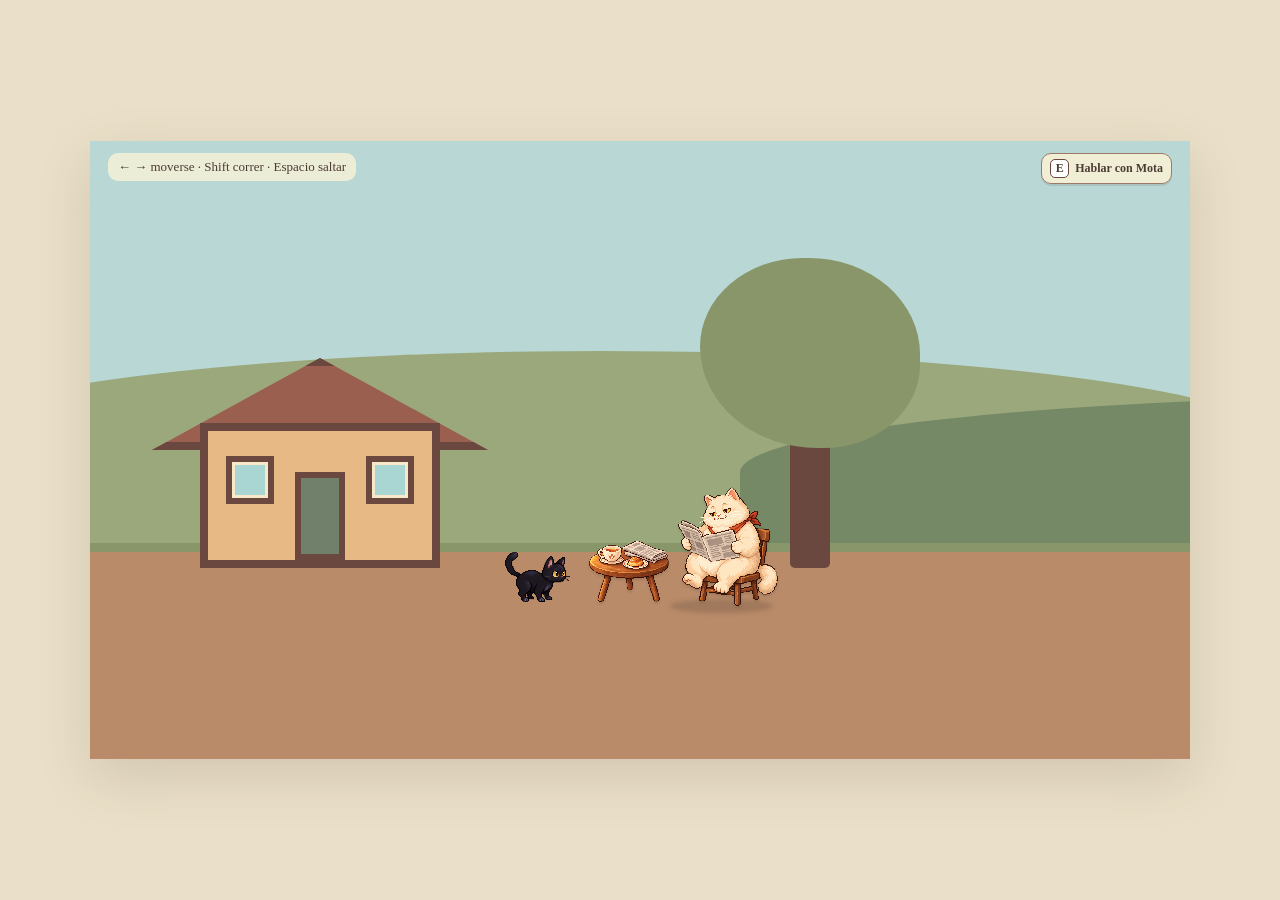
==== commit f6d1715f: "Rebuild Valdivia vendor booth and smooth pudu animation" ====
--- a/index.html
+++ b/index.html
@@ -132,7 +132,6 @@
           <div class="market-river"></div><div class="market-walkway"></div>
           <div class="market-stalls" aria-label="Puestos de frutas, flores y artesanías de la Feria Fluvial"></div>
           <div class="market-vendor" aria-label="Pudú feriante con gorrito de paja, delantal rojo y una manzana"></div>
-          <div class="market-stalls-front" aria-hidden="true"></div>
           <div class="market-tracks" aria-label="Pequeñas huellas de barro"></div>
           <div class="market-passage" aria-label="Subida oculta bajo el puente"></div>
           <div class="market-bridge" aria-label="Puente Pedro de Valdivia"></div>
--- a/style.css
+++ b/style.css
@@ -363,10 +363,9 @@
 .market-river, .island-river { display: none; }
 .market-walkway, .island-walkway { left: 0; right: 0; bottom: 0; height: 18%; }
 .valdivia-market::after { content: ''; position: absolute; z-index: 5; right: 0; bottom: 0; width: 8px; height: 18%; background: #cab890 url('assets/valdivia-riverside-paving-v1.webp') right top / min(100vw, 1100px) 100% no-repeat; pointer-events: none; }
-.market-stalls { left: 4%; bottom: calc(18% - 16px); z-index: 3; width: min(64%, 500px); aspect-ratio: 2 / 1; background: url('assets/valdivia-market-stalls-v4.png') center bottom / contain no-repeat; image-rendering: pixelated; filter: saturate(.9) drop-shadow(3px 5px 3px #324a3b66); pointer-events: none; }
-.market-vendor { left: 22%; bottom: calc(18% - 7px); z-index: 4; width: clamp(100px, 10vw, 115px); aspect-ratio: 1199 / 1312; background: url('assets/valdivia-pudu-vendor-v1.png') center bottom / contain no-repeat; image-rendering: pixelated; filter: drop-shadow(1px 3px 0 #493b3266); pointer-events: none; animation: market-vendor-idle 3.2s steps(1, end) infinite; }
-.market-stalls-front { left: 4%; bottom: calc(18% - 16px); z-index: 5; width: min(64%, 500px); aspect-ratio: 2 / 1; background: url('assets/valdivia-market-stalls-v4.png') center bottom / contain no-repeat; image-rendering: pixelated; clip-path: inset(80% 0 0); pointer-events: none; }
-@keyframes market-vendor-idle { 0%, 45%, 100% { translate: 0 0; } 20%, 35% { translate: 0 -2px; } 65% { translate: 1px 0; } }
+.market-stalls { left: 4%; bottom: calc(18% - 16px); z-index: 3; width: min(64%, 500px); aspect-ratio: 2 / 1; background: url('assets/valdivia-market-stalls-v5.png') center bottom / contain no-repeat; image-rendering: pixelated; filter: saturate(.9) drop-shadow(3px 5px 3px #324a3b66); pointer-events: none; }
+.market-vendor { left: 16%; bottom: calc(18% + 24px); z-index: 2; width: clamp(90px, 9.3vw, 105px); aspect-ratio: 384 / 512; background: url('assets/valdivia-pudu-vendor-sprite-v3.png') 0 0 / 400% 200% no-repeat; image-rendering: pixelated; filter: drop-shadow(1px 3px 0 #493b3266); pointer-events: none; animation: market-vendor-serve 4s steps(1, end) infinite; }
+@keyframes market-vendor-serve { 0%, 37%, 67%, 100% { background-position: 0 0; } 40% { background-position: 33.333% 0; } 43% { background-position: 66.667% 0; } 46%, 52% { background-position: 100% 0; } 55% { background-position: 0 100%; } 58% { background-position: 33.333% 100%; } 61% { background-position: 66.667% 100%; } 64% { background-position: 100% 100%; } }
 .market-tracks { z-index: 4; left: 37%; bottom: 8%; width: 26px; height: 32px; background: url('assets/coipo-track-hind-v1.svg') center / contain no-repeat; opacity: .66; transform: rotate(39deg); pointer-events: none; }
 .market-tracks::before, .market-tracks::after { content: ''; position: absolute; width: 20px; height: 26px; background: inherit; }
 .market-tracks::before { left: 60px; top: -14px; transform: rotate(-19deg); }
@@ -451,12 +450,11 @@
 .portrait-frames { display: block; width: 100%; height: 100%; background-size: 200% 200%; background-repeat: no-repeat; background-position: 0 0; filter: drop-shadow(0 5px 5px #352c3540); animation: portrait-blink 5.3s steps(1, end) infinite; }
 .portrait-right .portrait-frames { animation-duration: 6.1s; animation-delay: -2s; }
 .dialogue-portrait[data-character="Doña Bruma"] .portrait-frames { transform: scaleX(-1); }
-.dialogue-portrait:is([data-character="Copo"], [data-character="Pudú feriante"]) .portrait-frames { background-size: contain; background-position: center bottom; animation: none; }
+.dialogue-portrait[data-character="Copo"] .portrait-frames { background-size: contain; background-position: center bottom; animation: none; }
 .game:has(.dialogue:not([hidden]) .dialogue-portrait[data-character="Copo"]:not([hidden])) .valdivia-copo { visibility: hidden; }
-.game:has(.dialogue:not([hidden]) .dialogue-portrait[data-character="Pudú feriante"]:not([hidden])) .market-vendor { visibility: hidden; }
 .dialogue-portrait.is-speaking { filter: saturate(1) brightness(1); }
 .dialogue.is-typing .dialogue-portrait.is-speaking .portrait-frames { animation: portrait-speak .96s steps(1, end) infinite; }
-.dialogue.is-typing .dialogue-portrait:is([data-character="Copo"], [data-character="Pudú feriante"]).is-speaking .portrait-frames { animation: none; }
+.dialogue.is-typing .dialogue-portrait[data-character="Copo"].is-speaking .portrait-frames { animation: none; }
 .dialogue-name { display: inline-block; padding: 4px 13px; margin: -4px 0 10px; border-radius: 10px; background: #ecd9bd80; font-size: .8em; letter-spacing: .035em; }
 .dialogue[data-speaker-side="right"] .dialogue-name { float: right; }
 #dialogue-text { clear: both; line-height: 1.4; min-height: 2.8em; }
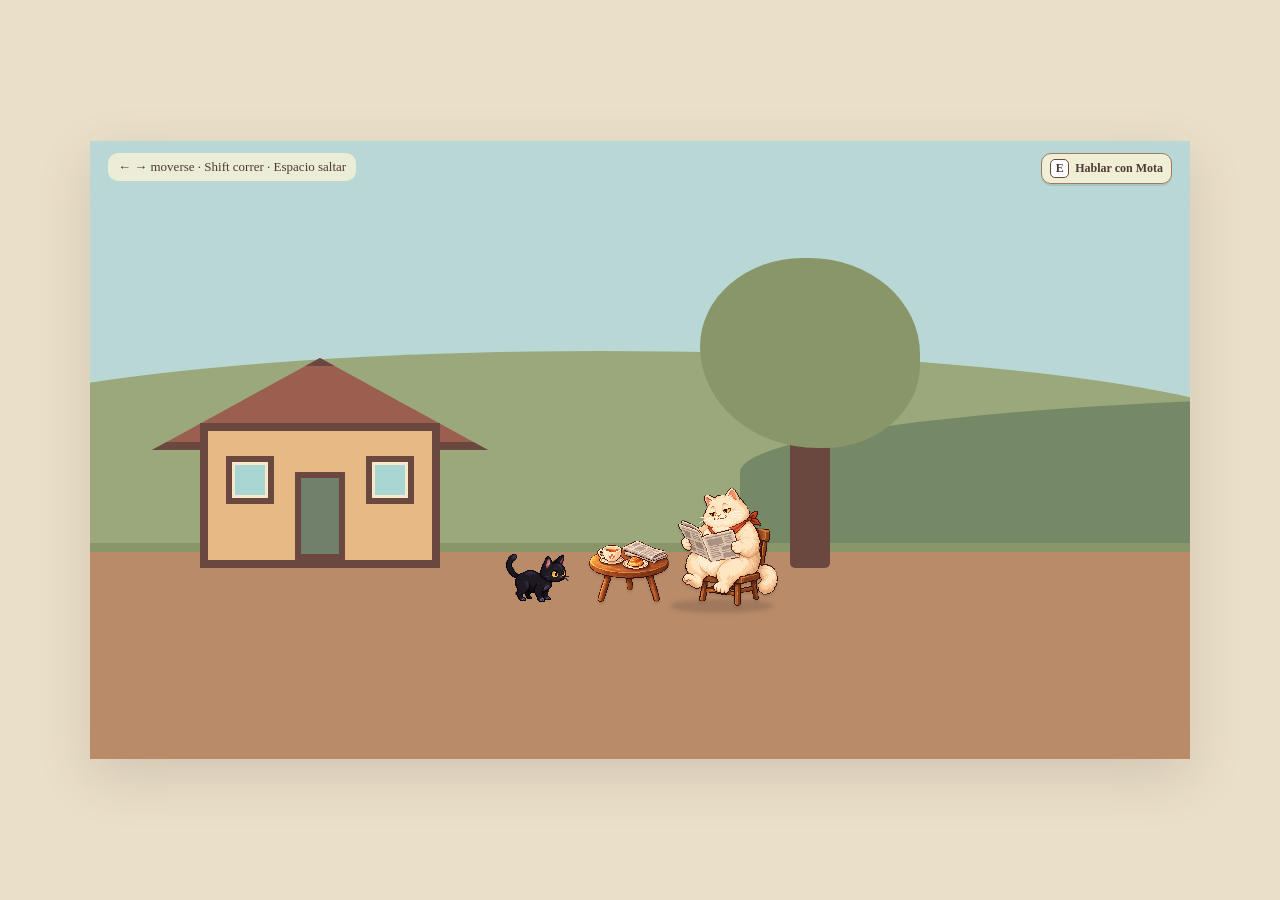
==== commit c708a3cf: "Improve Valdivia traveler walk and vendor turn" ====
--- a/index.html
+++ b/index.html
@@ -5,7 +5,7 @@
   <meta name="viewport" content="width=device-width, initial-scale=1.0" />
   <title>Kuro — Primer prototipo</title>
   <link rel="preload" as="image" href="assets/kuro-push-log-v2.png" />
-  <link rel="stylesheet" href="style.css?v=234" />
+  <link rel="stylesheet" href="style.css?v=237" />
 </head>
 <body>
   <main class="game" aria-label="Prototipo de Kuro">
@@ -142,6 +142,7 @@
           <div class="island-bench" aria-label="Banco junto al arrayán"></div>
         </div>
         <div class="valdivia-traveler" aria-label="Cuervito viajero con gorro y mochila"></div>
+        <div class="valdivia-cat-tourist" aria-label="Gatito transeúnte con capa de lluvia, bolso y vaso"></div>
       </div>
       <div class="valdivia-copo" aria-label="Copo, el gato del gorro con orejas de coipo, junto a la costanera"></div>
       <div class="bridge-climb-layer" aria-label="Subida de plataformas por el Puente Pedro de Valdivia">
@@ -315,6 +316,6 @@
     <div id="fade" class="fade"></div>
     <div id="shutter-flash" class="shutter-flash"></div>
   </main>
-  <script src="script.js?v=211"></script>
+  <script src="script.js?v=214"></script>
 </body>
 </html>
--- a/style.css
+++ b/style.css
@@ -291,6 +291,11 @@
   50%, 74.9% { background-image: url('assets/kuro-front-walk-v1.png'); transform: scale(calc(-1 * var(--kuro-scale, .76)), var(--kuro-scale, .76)); }
   75%, 100% { background-image: url('assets/kuro-front-walk-v2.png'); transform: translateY(1px) scale(calc(-1 * var(--kuro-scale, .76)), var(--kuro-scale, .76)); }
 }
+.scene.bridge .kuro.diagonal-back, .scene.bridge .kuro.diagonal-front { bottom: calc(4% - 9px + var(--bridge-depth, 0px) + var(--jump-y, 0px) - var(--mud-sink, 0px)); background-size: 400% 100%; background-position: 0 0; transform: scaleX(var(--facing, 1)) scale(var(--kuro-scale, .76)); }
+.scene.bridge .kuro.diagonal-back { background-image: url('assets/kuro-diagonal-back-walk-v1.png'); }
+.scene.bridge .kuro.diagonal-front { background-image: url('assets/kuro-diagonal-front-walk-v1.png'); }
+.scene.bridge .kuro.diagonal-back.running, .scene.bridge .kuro.diagonal-front.running { animation: bridge-diagonal-walk .64s steps(1, end) infinite; }
+@keyframes bridge-diagonal-walk { 0%, 24.99% { background-position: 0 0; } 25%, 49.99% { background-position: 33.333% 0; } 50%, 74.99% { background-position: 66.667% 0; } 75%, 100% { background-position: 100% 0; } }
 .bridge-climb-layer { display: none; position: absolute; inset: 0; z-index: 1; overflow: hidden; background: #708d64; }
 .bridge-river { position: absolute; inset: 0; background: #6fa99b url('assets/bridge-wetland-golden-v2.webp') 0 0 / 900px 900px repeat; image-rendering: auto; }
 .bridge-water-glints { position: absolute; inset: 0; z-index: 1; pointer-events: none; }
@@ -363,8 +368,10 @@
 .market-river, .island-river { display: none; }
 .market-walkway, .island-walkway { left: 0; right: 0; bottom: 0; height: 18%; }
 .valdivia-market::after { content: ''; position: absolute; z-index: 5; right: 0; bottom: 0; width: 8px; height: 18%; background: #cab890 url('assets/valdivia-riverside-paving-v1.webp') right top / min(100vw, 1100px) 100% no-repeat; pointer-events: none; }
-.market-stalls { left: 4%; bottom: calc(18% - 16px); z-index: 3; width: min(64%, 500px); aspect-ratio: 2 / 1; background: url('assets/valdivia-market-stalls-v5.png') center bottom / contain no-repeat; image-rendering: pixelated; filter: saturate(.9) drop-shadow(3px 5px 3px #324a3b66); pointer-events: none; }
-.market-vendor { left: 16%; bottom: calc(18% + 24px); z-index: 2; width: clamp(90px, 9.3vw, 105px); aspect-ratio: 384 / 512; background: url('assets/valdivia-pudu-vendor-sprite-v3.png') 0 0 / 400% 200% no-repeat; image-rendering: pixelated; filter: drop-shadow(1px 3px 0 #493b3266); pointer-events: none; animation: market-vendor-serve 4s steps(1, end) infinite; }
+.market-stalls { left: 4%; bottom: calc(18% - 16px); z-index: 4; width: min(64%, 500px); aspect-ratio: 2 / 1; background: url('assets/valdivia-market-stalls-v8.png') center bottom / contain no-repeat; image-rendering: pixelated; filter: saturate(.9) drop-shadow(3px 5px 3px #324a3b66); pointer-events: none; }
+.market-vendor { left: 16%; bottom: calc(18% + 24px); z-index: 3; width: clamp(90px, 9.3vw, 105px); aspect-ratio: 384 / 512; background: url('assets/valdivia-pudu-vendor-sprite-v3.png') 0 0 / 400% 200% no-repeat; image-rendering: pixelated; filter: drop-shadow(1px 3px 0 #493b3266); transform: scaleX(var(--vendor-facing, 1)); transform-origin: center bottom; pointer-events: none; animation: market-vendor-serve 4s steps(1, end) infinite; }
+.market-vendor.turning-quarter { background: url('assets/valdivia-pudu-vendor-three-quarter-v1.png') center bottom / 100% 100% no-repeat; transform: scaleX(var(--turn-facing, 1)); animation: none; }
+.market-vendor.turning-front { background: url('assets/valdivia-pudu-vendor-turn-v1.png') center bottom / 100% 100% no-repeat; transform: none; animation: none; }
 @keyframes market-vendor-serve { 0%, 37%, 67%, 100% { background-position: 0 0; } 40% { background-position: 33.333% 0; } 43% { background-position: 66.667% 0; } 46%, 52% { background-position: 100% 0; } 55% { background-position: 0 100%; } 58% { background-position: 33.333% 100%; } 61% { background-position: 66.667% 100%; } 64% { background-position: 100% 100%; } }
 .market-tracks { z-index: 4; left: 37%; bottom: 8%; width: 26px; height: 32px; background: url('assets/coipo-track-hind-v1.svg') center / contain no-repeat; opacity: .66; transform: rotate(39deg); pointer-events: none; }
 .market-tracks::before, .market-tracks::after { content: ''; position: absolute; width: 20px; height: 26px; background: inherit; }
@@ -395,15 +402,21 @@
 .valdivia-lamp { bottom: calc(18% - 10px); width: 70px; height: 210px; z-index: 3; transform: translateX(-35%); background: url('assets/valdivia-riverside-lamp-v1.png') center bottom / contain no-repeat; image-rendering: pixelated; filter: drop-shadow(2px 4px 3px #254b4266); pointer-events: none; }
 .lamp-one { left: 45%; }.lamp-two { left: 82%; }
 .valdivia-bench { left: 60%; bottom: calc(18% - 22px); width: 160px; height: 90px; z-index: 1; background: url('assets/valdivia-riverside-bench-v2.png') center bottom / contain no-repeat; image-rendering: pixelated; filter: drop-shadow(2px 3px 2px #254b4266); pointer-events: none; }
-.valdivia-traveler { left: -85px; bottom: calc(18% - 41px); width: 75px; height: 100px; z-index: 4; opacity: 0; background: url('assets/valdivia-crow-traveler-walk-v4.png') 0 0 / 400% 100% no-repeat; image-rendering: pixelated; filter: drop-shadow(1px 3px 2px #253b4366); pointer-events: none; animation: valdivia-traveler-roam 240s linear -45s infinite, valdivia-traveler-steps .64s steps(1, end) -45s infinite; }
+.valdivia-traveler { left: -85px; bottom: calc(18% - 41px); width: 75px; height: 100px; z-index: 4; opacity: 0; background: url('assets/valdivia-crow-traveler-walk-v4.png') 0 0 / 400% 100% no-repeat; image-rendering: pixelated; filter: drop-shadow(1px 3px 2px #253b4366); pointer-events: none; animation: valdivia-traveler-roam 240s linear -45s infinite, valdivia-traveler-steps 2s steps(1, end) -45s infinite; }
 @keyframes valdivia-traveler-roam { 0% { left: -85px; opacity: 0; } 2%, 63% { opacity: 1; } 65% { left: calc(100% + 85px); opacity: 0; } 100% { left: calc(100% + 85px); opacity: 0; } }
 @keyframes valdivia-traveler-steps { 0%, 24.99% { background-position: 0 0; } 25%, 49.99% { background-position: 33.333% 0; } 50%, 74.99% { background-position: 66.667% 0; } 75%, 100% { background-position: 100% 0; } }
-.valdivia-copo { display: none; position: absolute; left: calc(38.5% - 36px); bottom: calc(18% - 35px); width: 72px; height: 86px; z-index: 4; background: url('assets/copo-idle-v2.png') center bottom / contain no-repeat; image-rendering: pixelated; filter: drop-shadow(0 4px 0 #2d484888); animation: copo-idle 3.4s steps(1, end) infinite; }
+.valdivia-cat-tourist { left: calc(100% + 90px); bottom: calc(18% - 39px); width: 82px; height: 101px; z-index: 4; opacity: 0; image-rendering: pixelated; filter: drop-shadow(1px 3px 2px #253b4366); transform: scaleX(-1); pointer-events: none; animation: valdivia-cat-tourist-roam 260s linear -57s infinite; }
+.valdivia-cat-tourist svg { display: block; width: 100%; height: 100%; overflow: visible; }
+.valdivia-cat-tourist image { image-rendering: pixelated; }
+@keyframes valdivia-cat-tourist-roam { 0% { left: calc(100% + 90px); opacity: 0; } 2%, 33% { opacity: 1; } 35% { left: -90px; opacity: 0; } 100% { left: -90px; opacity: 0; } }
+@media (min-width: 800px) { .valdivia-traveler { animation-duration: 240s, 1.5s; } }
+@media (min-width: 1050px) { .valdivia-traveler { animation-duration: 240s, 1.1s; } }
+.valdivia-copo { display: none; position: absolute; left: calc(38.5% - 36px); bottom: calc(18% - 35px); width: 72px; height: 86px; z-index: 4; background: url('assets/copo-idle-v2.png') center bottom / contain no-repeat; image-rendering: pixelated; filter: drop-shadow(0 4px 0 #2d484888); transform: scaleX(var(--copo-facing, 1)); transform-origin: center bottom; animation: copo-idle 3.4s steps(1, end) infinite; }
 .scene.valdivia .valdivia-copo { display: block; }
-.valdivia-copo.walking { animation: copo-walk .38s steps(1, end) infinite; }
-@keyframes copo-walk { 50% { translate: 0 -2px; } }
+.valdivia-copo.walking { background-image: url('assets/copo-walk-v2.png'); background-size: 400% 100%; background-position: 0 0; animation: copo-walk .68s steps(1, end) infinite; }
+@keyframes copo-walk { 0%, 24.99% { background-position: 0 0; } 25%, 49.99% { background-position: 33.333% 0; } 50%, 74.99% { background-position: 66.667% 0; } 75%, 100% { background-position: 100% 0; } }
 .scene.valdivia .kuro.bench-sitting { --kuro-scale: 1; bottom: calc(18% + 9px); background-image: url('assets/kuro-bench-sitting-v1.png'); background-size: 75px auto; background-position: center bottom !important; transform: none; }
-@keyframes copo-idle { 50% { transform: translateY(-1px); } }
+@keyframes copo-idle { 50% { translate: 0 -1px; } }
 .location-label { position: absolute; z-index: 7; top: 48px; left: 50%; translate: -50% 0; padding: 7px 16px; border-radius: 20px; background: #fff4d6d9; color: #6a4840; font-weight: bold; opacity: .9; }
 .road-sign, .plaza-sign, .location-label { display: none !important; }
 .kuro { position: absolute; z-index: 5; left: 22%; bottom: calc(31% + var(--run-lift, 0px) + var(--jump-y, 0px)); width: 100px; height: 133px; background-image: url('assets/kuro-idle-sprite-sheet.png'); background-repeat: no-repeat; background-size: 400px 133px; background-position: 0 0; image-rendering: pixelated; transform: scaleX(var(--facing, 1)) scale(var(--kuro-scale, 1)); transform-origin: center bottom; }
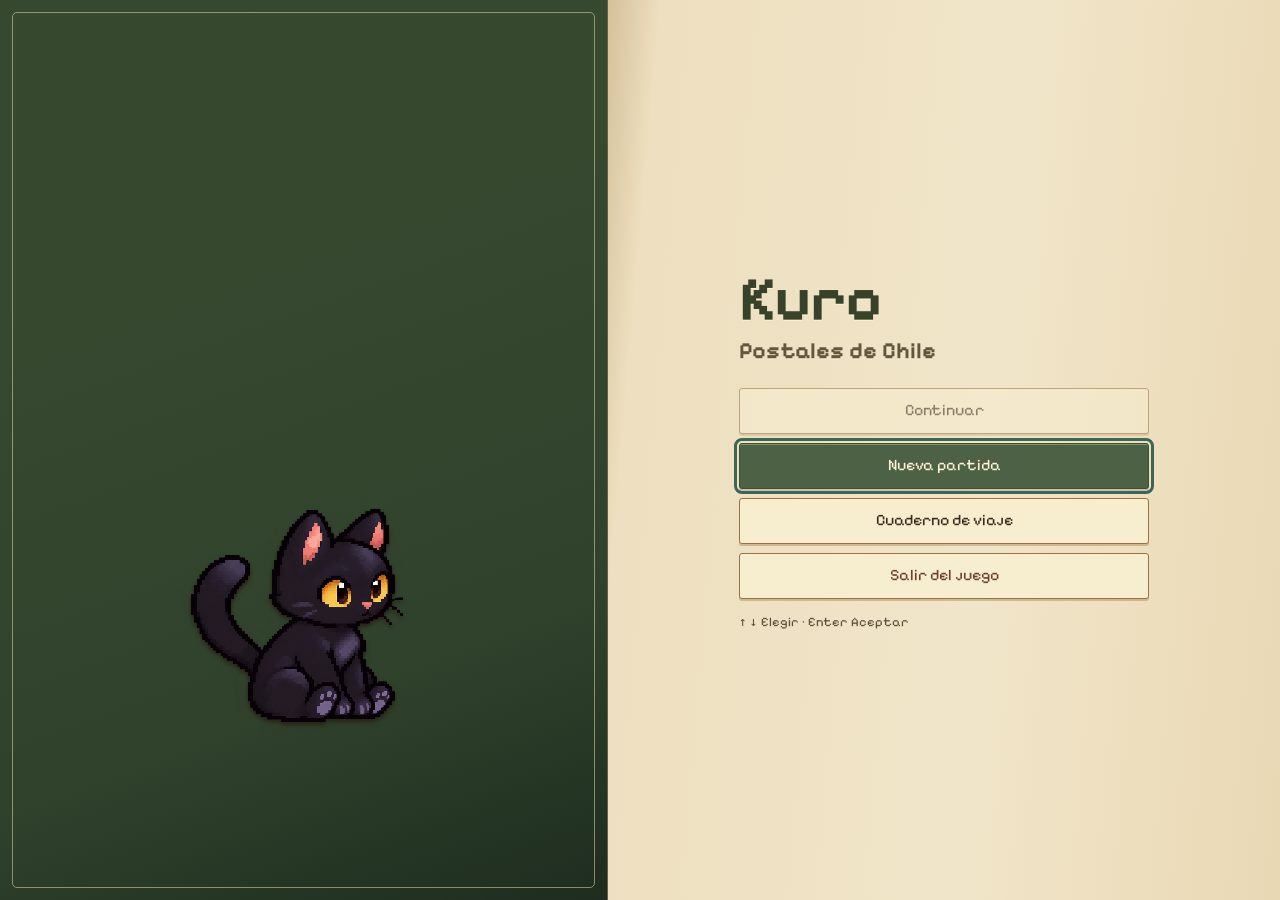
==== commit cdeb7c64: "Merge f0c74f54f9e0d2dcde8e497c3a2918f9760e08a5 into a256594667fb0ecf6bdb0344f928bdc3f3a1a7c9" ====
--- a/index.html
+++ b/index.html
@@ -1,321 +1,17 @@
 <!doctype html>
 <html lang="es">
 <head>
-  <meta charset="UTF-8" />
-  <meta name="viewport" content="width=device-width, initial-scale=1.0" />
-  <title>Kuro — Primer prototipo</title>
-  <link rel="preload" as="image" href="assets/kuro-push-log-v2.png" />
-  <link rel="stylesheet" href="style.css?v=237" />
+  <meta charset="utf-8" />
+  <meta name="viewport" content="width=device-width, initial-scale=1" />
+  <title>Kuro: Postales de Chile</title>
+  <script>
+    const webEntry = new URL('web/index.html', window.location.href);
+    webEntry.search = window.location.search;
+    webEntry.hash = window.location.hash;
+    window.location.replace(webEntry);
+  </script>
 </head>
 <body>
-  <main class="game" aria-label="Prototipo de Kuro">
-    <div class="sky"></div>
-    <div id="scene" class="scene street">
-      <div class="yungay-panorama-art exterior-layer" aria-label="Recorrido continuo desde la casa de Kuro hasta Plaza Yungay">
-        <div class="mota-corner" aria-label="Rincón de lectura de Mota">
-          <div class="mota-ground-shadow" aria-hidden="true"></div>
-          <img class="mota-table" src="assets/mesita-once-mota-v1.png" alt="Mesita de Mota con una taza de once, un pancito y diarios" />
-          <img id="mota" class="mota" src="assets/mota-reading.png" alt="Mota leyendo el diario" />
-        </div>
-      </div>
-      <div class="street-atmosphere exterior-layer" aria-hidden="true">
-        <i></i><i></i><i></i><i></i><i></i><i></i>
-        <i></i><i></i><i></i><i></i><i></i><i></i>
-      </div>
-      <div class="sun exterior-layer"></div>
-      <div class="hill hill-back exterior-layer"></div>
-      <div class="hill hill-front exterior-layer"></div>
-      <div class="house exterior-layer" aria-label="Casa de Kuro">
-        <div class="house-roof"></div>
-        <div class="house-body">
-          <div class="window window-left"></div>
-          <div class="window window-right"></div>
-          <div class="door"></div>
-        </div>
-      </div>
-      <div class="neighbor-house neighbor-one exterior-layer"></div>
-      <div class="neighbor-house neighbor-two exterior-layer"></div>
-      <div class="street-tree exterior-layer"></div>
-      <div class="street-lamp exterior-layer"></div>
-      <div class="road-sign exterior-layer"><span>Plaza Yungay</span><b>→</b></div>
-      <div class="interior-layer" aria-label="Interior de la casa de Kuro">
-        <div class="interior-cat-flap" aria-label="Gatera de la puerta de Kuro"></div>
-        <div class="window-sunbeam"></div>
-        <div class="window-petals" aria-hidden="true">
-          <i></i><i></i><i></i><i></i><i></i><i></i><i></i><i></i>
-        </div>
-        <div class="dust-motes" aria-hidden="true">
-          <i></i><i></i><i></i><i></i><i></i><i></i><i></i>
-        </div>
-        <div class="album-sparkle" aria-hidden="true"></div>
-      </div>
-      <div class="plaza-layer" aria-label="Plaza Yungay">
-        <div class="plaza-art plaza-art-entrance"></div>
-        <div class="plaza-atmosphere" aria-hidden="true">
-          <i></i><i></i><i></i><i></i><i></i><i></i><i></i><i></i>
-        </div>
-        <div class="plaza-ground"></div>
-        <div class="plaza-tree plaza-tree-left"></div>
-        <div class="plaza-tree plaza-tree-right"></div>
-        <div class="plaza-monument"><span></span></div>
-        <div class="plaza-sign sign-back">← Barrio Yungay</div>
-        <div class="plaza-sign sign-forward">Quinta Normal →</div>
-        <div class="route-blocker">Camino en preparación</div>
-      </div>
-      <div class="quinta-layer" aria-label="Quinta Normal">
-        <div class="quinta-art"></div>
-        <div class="quinta-ground"></div>
-        <div class="quinta-tree quinta-tree-one"></div>
-        <div class="quinta-tree quinta-tree-two"></div>
-        <div class="quinta-tree quinta-tree-three"></div>
-        <div class="museum-building" aria-label="Museo Nacional de Historia Natural">
-          <div class="museum-roof"></div>
-          <div class="museum-title">MUSEO</div>
-          <div class="museum-column column-one"></div>
-          <div class="museum-column column-two"></div>
-          <div class="museum-column column-three"></div>
-          <div class="museum-door"></div>
-        </div>
-        <div class="plaza-sign quinta-forward">Estación Mapocho →</div>
-        <div class="plaza-sign quinta-back">← Plaza Yungay</div>
-      </div>
-      <div class="museum-layer" aria-label="Sala de la ballena">
-      </div>
-      <div class="station-layer" aria-label="Estación Mapocho">
-        <div class="station-art"></div>
-        <div class="station-skyline"></div>
-        <div class="station-ground"></div>
-        <div class="station-building">
-          <div class="station-name">ESTACIÓN MAPOCHO</div>
-          <div class="station-arch arch-one"></div>
-          <div class="station-arch arch-two"></div>
-          <div class="station-clock">✦</div>
-        </div>
-        <div class="old-train" aria-label="Antiguo tren de la estación">
-          <div class="train-cabin"><span></span><span></span></div>
-          <div class="train-engine"></div>
-          <div class="train-wheel wheel-one"></div>
-          <div class="train-wheel wheel-two"></div>
-          <div class="train-wheel wheel-three"></div>
-        </div>
-        <div class="station-platform"></div>
-        <div class="cat-mailbox" aria-label="Estafeta Gatuna"></div>
-        <div class="plaza-sign station-back">← Quinta Normal</div>
-        <div class="plaza-sign station-forward">Centro de Santiago →</div>
-        <div class="station-blocker">Próxima ruta</div>
-      </div>
-      <div class="valparaiso-layer" aria-label="Recorrido continuo desde Estación Puerto hasta la Cueva del Chivato">
-        <div class="valparaiso-panorama-art">
-          <div id="tizne" class="tizne" aria-label="Tizne, un gato callejero de Valparaíso"></div>
-        </div>
-        <div class="valparaiso-hills-art" aria-label="Camino por los cerros hasta la entrada de la Cueva del Chivato">
-          <div id="dona-bruma" class="dona-bruma" aria-label="Doña Bruma, una gata anciana de los cerros"></div>
-        </div>
-      </div>
-      <div class="valdivia-layer" aria-label="Primer paseo por la costanera de Valdivia">
-        <div class="valdivia-promenade-rail" aria-hidden="true"></div>
-        <div class="valdivia-start">
-        <div class="valdivia-sky"></div>
-        <div class="valdivia-hills"></div>
-        <div class="valdivia-river"></div>
-        <div class="valdivia-bank"></div>
-        <div class="valdivia-walkway"></div>
-        <div class="valdivia-station"><span>ESTACIÓN VALDIVIA</span></div>
-        <div class="valdivia-tree tree-one" aria-hidden="true"></div>
-        <div class="valdivia-tree tree-two" aria-hidden="true"></div>
-        <div class="valdivia-tree tree-three" aria-hidden="true"></div>
-        <div class="valdivia-lamp lamp-one"></div>
-        <div class="valdivia-lamp lamp-two"></div>
-        <div class="valdivia-bench" aria-label="Banco junto a Copo"></div>
-        </div>
-        <div class="valdivia-market">
-          <div class="market-river"></div><div class="market-walkway"></div>
-          <div class="market-stalls" aria-label="Puestos de frutas, flores y artesanías de la Feria Fluvial"></div>
-          <div class="market-vendor" aria-label="Pudú feriante con gorrito de paja, delantal rojo y una manzana"></div>
-          <div class="market-tracks" aria-label="Pequeñas huellas de barro"></div>
-          <div class="market-passage" aria-label="Subida oculta bajo el puente"></div>
-          <div class="market-bridge" aria-label="Puente Pedro de Valdivia"></div>
-        </div>
-        <div class="valdivia-island">
-          <div class="island-river"></div><div class="island-walkway"></div>
-          <div class="island-arrayan" aria-label="Arrayán junto al río"></div>
-          <div class="island-bench" aria-label="Banco junto al arrayán"></div>
-        </div>
-        <div class="valdivia-traveler" aria-label="Cuervito viajero con gorro y mochila"></div>
-        <div class="valdivia-cat-tourist" aria-label="Gatito transeúnte con capa de lluvia, bolso y vaso"></div>
-      </div>
-      <div class="valdivia-copo" aria-label="Copo, el gato del gorro con orejas de coipo, junto a la costanera"></div>
-      <div class="bridge-climb-layer" aria-label="Subida de plataformas por el Puente Pedro de Valdivia">
-        <div class="bridge-river"></div>
-        <div class="bridge-water-glints" aria-hidden="true"></div>
-        <div class="bridge-boat" aria-hidden="true"></div>
-        <div class="bridge-driftwood" aria-hidden="true"></div>
-        <div class="bridge-reeds reeds-low" aria-hidden="true"></div>
-        <div class="bridge-reeds reeds-high" aria-hidden="true"></div>
-        <div class="bridge-earth-path" aria-hidden="true"></div>
-        <div id="bridge-mud-hint" class="bridge-mud-hint" role="status" aria-live="polite"></div>
-        <div class="bridge-start-sign" aria-label="Puente Pedro de Valdivia"><span>PUENTE<br>PEDRO DE VALDIVIA</span></div>
-      </div>
-      <div class="cave-layer" aria-label="Interior de la Cueva del Chivato">
-        <div class="cave-panorama-art"></div>
-        <div id="cave-bell" class="cave-bell" aria-label="Cascabel cubierto de hollín"></div>
-        <div class="bird-perch" aria-hidden="true"></div>
-        <div id="soot-bird" class="soot-creature soot-bird" aria-label="Ave tiznada que persigue a Kuro desde el aire"></div>
-        <div id="soot-dog" class="soot-creature soot-dog" aria-label="Perro de hollín que persigue a Kuro"></div>
-        <div id="soot-goat" class="soot-creature soot-goat" aria-label="Cabrito de hollín que persigue a Kuro"></div>
-        <div id="soot-sea-lion" class="soot-creature soot-sea-lion" aria-label="Sombra de un lobo marino hecha de hollín"></div>
-        <div id="soot-projectile" class="soot-projectile" aria-label="Pelota de hollín" hidden></div>
-        <div id="dog-projectile" class="dog-projectile" aria-label="Pelota grande de hollín disparada por el perro" hidden></div>
-      </div>
-      <div id="kuro" class="kuro" aria-label="Kuro"></div>
-      <div class="ground exterior-layer"></div>
-    </div>
-    <div id="cave-darkness" class="cave-darkness" aria-hidden="true"></div>
-    <div id="bell-awakening" class="bell-awakening" aria-hidden="true"></div>
-    <button id="cave-claw" class="cave-claw" type="button" aria-label="Dar un zarpazo" hidden>🐾 Zarpazo</button>
-    <div id="location-label" class="location-label">Barrio Yungay</div>
-    <div id="interaction-prompt" class="interaction-prompt" hidden>
-      <kbd>E</kbd> <span id="prompt-action">Entrar a casa</span>
-    </div>
-    <section class="dialogue" id="dialogue" hidden>
-      <div class="dialogue-portrait portrait-left" id="portrait-kuro" aria-hidden="true" hidden>
-        <span class="portrait-frames" style="background-image: url('assets/kuro-dialogue-frames-v1.png')"></span>
-      </div>
-      <div class="dialogue-portrait portrait-right" id="portrait-npc" aria-hidden="true" hidden>
-        <span class="portrait-frames"></span>
-      </div>
-      <div id="dialogue-name" class="dialogue-name">Kuro</div>
-      <div id="dialogue-text"></div>
-      <div id="dialogue-choices" class="dialogue-choices" hidden aria-label="Elige la respuesta de Kuro">
-        <button type="button" data-tizne-choice="precavido"><kbd>1</kbd><span>Quizás te habría ayudado. Pero ahora no sé si puedo creerte.</span></button>
-        <button type="button" data-tizne-choice="comprensivo"><kbd>2</kbd><span>Podías pedírmelo. No necesitabas inventar una historia.</span></button>
-        <button type="button" data-tizne-choice="aventurero"><kbd>3</kbd><span>La próxima vez dime la verdad. Probablemente habría venido igual.</span></button>
-      </div>
-      <div class="dialogue-help">E / Enter continuar · Esc cerrar</div>
-      <div class="dialogue-next">▼</div>
-    </section>
-    <section id="world-map" class="world-map" hidden aria-label="Mapa de viaje de Kuro">
-      <header class="world-map-header">
-        <div><strong>Mapa de viaje</strong><small>Chile, de norte a sur</small></div>
-        <button id="world-map-close" type="button" aria-label="Cerrar mapa">×</button>
-      </header>
-      <div class="world-map-body">
-        <div class="chile-map" aria-label="Zonas futuras de Chile">
-          <div class="chile-spine" aria-hidden="true"></div>
-          <div class="map-route-link" aria-hidden="true"></div>
-          <button type="button" class="zone-node node-north locked" data-map-zone="north" data-map-x="53" data-map-y="8" aria-pressed="false"><span>🔒</span><b>Norte</b><small>Desierto</small></button>
-          <button type="button" class="zone-node node-rapa locked" data-map-zone="rapa" data-map-x="8" data-map-y="26" aria-pressed="false"><span>🔒</span><b>Rapa Nui</b><small>Especial</small></button>
-          <button type="button" class="zone-node node-valpo available" data-map-zone="valparaiso" data-map-x="16" data-map-y="43" aria-pressed="false"><span>🚂</span><b>Valparaíso</b><small>Disponible</small></button>
-          <button type="button" class="zone-node node-santiago complete selected" data-map-zone="santiago" data-map-x="53" data-map-y="38" aria-pressed="true"><span>★</span><b>Santiago</b><small>Completado</small></button>
-          <button type="button" class="zone-node node-cordillera locked" data-map-zone="cordillera" data-map-x="72" data-map-y="53" aria-pressed="false"><span>🔒</span><b>Cordillera</b><small>Final</small></button>
-          <button type="button" class="zone-node node-south available" data-map-zone="valdivia" data-map-x="53" data-map-y="63" aria-pressed="false"><span>🚂</span><b>Valdivia</b><small>Disponible</small></button>
-          <button type="button" class="zone-node node-patagonia locked" data-map-zone="chiloe" data-map-x="42" data-map-y="79" aria-pressed="false"><span>🔒</span><b>Chiloé</b><small>Patagonia</small></button>
-          <button type="button" class="zone-node node-antarctica locked" data-map-zone="antarctica" data-map-x="66" data-map-y="90" aria-pressed="false"><span>🔒</span><b>Antártida</b><small>Especial</small></button>
-        </div>
-        <aside class="santiago-route">
-          <div class="map-postcard" aria-hidden="true"></div>
-          <span id="map-zone-stamp" class="route-stamp">Zona central</span>
-          <h2 id="map-zone-title">Santiago</h2>
-          <p id="santiago-map-status">Recorrido completado · carta enviada</p>
-          <div class="local-map-nodes" aria-label="Destino disponible">
-            <button type="button" data-travel="santiago"><span>★</span><span><b>Santiago</b><small>Volver al punto de partida</small></span></button>
-          </div>
-          <div id="map-zone-message" class="map-zone-message" hidden>
-            <span id="map-zone-icon">🔒</span>
-            <p id="map-zone-description"></p>
-            <button id="map-zone-travel" type="button" hidden>Viajar</button>
-          </div>
-          <button id="next-destination" class="next-destination" type="button">
-            <span class="next-destination-icon">🚂</span>
-            <span class="next-destination-kicker">Próximo viaje</span>
-            <strong>Valparaíso</strong>
-            <small>El tren ya está listo</small>
-            <b>Ver ruta →</b>
-          </button>
-        </aside>
-      </div>
-      <div class="world-map-help">WASD / flechas mover · E / Enter confirmar · toca un nodo · Esc cerrar</div>
-    </section>
-    <section class="travel-album" id="travel-album" hidden aria-label="Álbum de Viaje">
-      <div class="album-cover-edge"></div>
-      <div class="album-pages">
-        <header class="album-heading">
-          <span>Álbum de Viaje</span>
-          <small>Recuerdos de Kuro</small>
-        </header>
-        <div id="album-empty" class="album-empty">
-          <span class="empty-photo">✦</span>
-          <p>Todavía quedan muchos lugares por conocer.</p>
-        </div>
-        <article id="whale-album-page" class="album-memory" hidden>
-          <div class="album-photo whale-photo" aria-label="Postal de la ballena del museo"></div>
-          <div class="album-caption">
-            <h2>La ballena de Quinta Normal</h2>
-            <p>Algunas criaturas recorren océanos enteros.</p>
-            <p class="album-postscript">P. D. Quizás un viaje muy grande también puede comenzar cerquita de casa.</p>
-          </div>
-        </article>
-        <article id="quinta-photo-page" class="album-memory" hidden>
-          <div class="album-photo quinta-photo-art" aria-label="Foto tomada por Kuro en Quinta Normal">
-            <span class="photo-tree photo-tree-one"></span>
-            <span class="photo-tree photo-tree-two"></span>
-            <span class="photo-museum"></span>
-            <span class="photo-kuro"></span>
-          </div>
-          <div class="album-caption">
-            <h2>Una tarde en Quinta Normal</h2>
-            <p>La primera foto que Kuro tomó durante su viaje.</p>
-            <p class="album-postscript">P. D. No hace falta ir muy lejos para empezar a mirar el mundo con otros ojos.</p>
-          </div>
-        </article>
-        <article id="valparaiso-album-page" class="album-memory" hidden>
-          <div class="album-photo valparaiso-photo" aria-label="Postal del regreso desde la Cueva del Chivato"></div>
-          <div class="album-caption">
-            <h2>Al volver de la cueva</h2>
-            <p>Al entrar parecían monstruos. Al volver, Kuro pensó que quizás ellas también tenían miedo.</p>
-            <p id="valparaiso-postscript" class="album-postscript"></p>
-          </div>
-        </article>
-        <article id="bridge-album-page" class="album-memory" hidden>
-          <div class="album-photo bridge-photo" aria-label="Vista desde Kuro: un tronco cruza el agua hacia una islita con huellas de coipo"></div>
-          <div class="album-caption">
-            <h2>La islita del humedal</h2>
-            <p>Kuro movió el tronco y encontró una pequeña huella entre los juncos.</p>
-            <p class="album-postscript">Dato del humedal: aunque a veces les dicen nutrias, los coipos son roedores nativos de Chile.</p>
-          </div>
-        </article>
-        <article id="valdivia-album-page" class="album-memory" hidden>
-          <div class="album-photo valdivia-photo" aria-label="Recuerdo del río y los coipos de Valdivia"></div>
-          <div class="album-caption">
-            <h2>Un refugio junto al río</h2>
-            <p>Kuro y Copo siguieron las huellas hasta encontrar a una familia de coipos en Isla Teja.</p>
-            <p class="album-postscript">P. D. A veces un misterio solo necesita un lugar seco y un poco de ayuda.</p>
-          </div>
-        </article>
-        <button id="album-prev" class="album-arrow album-prev" type="button" aria-label="Recuerdo anterior">‹</button>
-        <button id="album-next" class="album-arrow album-next" type="button" aria-label="Recuerdo siguiente">›</button>
-        <div id="album-page-number" class="album-page-number">Santiago · 00</div>
-      </div>
-      <div class="album-close-help">← → cambiar página · E / Enter / Esc cerrar</div>
-    </section>
-    <section id="photo-moment" class="photo-moment" hidden aria-label="Nueva foto de viaje">
-      <div class="new-polaroid">
-        <div class="polaroid-picture quinta-photo-art">
-          <span class="photo-tree photo-tree-one"></span>
-          <span class="photo-tree photo-tree-two"></span>
-          <span class="photo-museum"></span>
-          <span class="photo-kuro"></span>
-        </div>
-        <strong>Quinta Normal</strong>
-        <small>La primera foto de Kuro</small>
-      </div>
-      <p>¡Nuevo recuerdo para el Álbum de Viaje!</p>
-      <div class="photo-close-help">E / Enter · guardar</div>
-    </section>
-    <p class="hint">← → moverse · Shift correr · Espacio saltar</p>
-    <div id="fade" class="fade"></div>
-    <div id="shutter-flash" class="shutter-flash"></div>
-  </main>
-  <script src="script.js?v=214"></script>
+  <a href="web/index.html">Abrir Kuro en el navegador</a>
 </body>
 </html>
